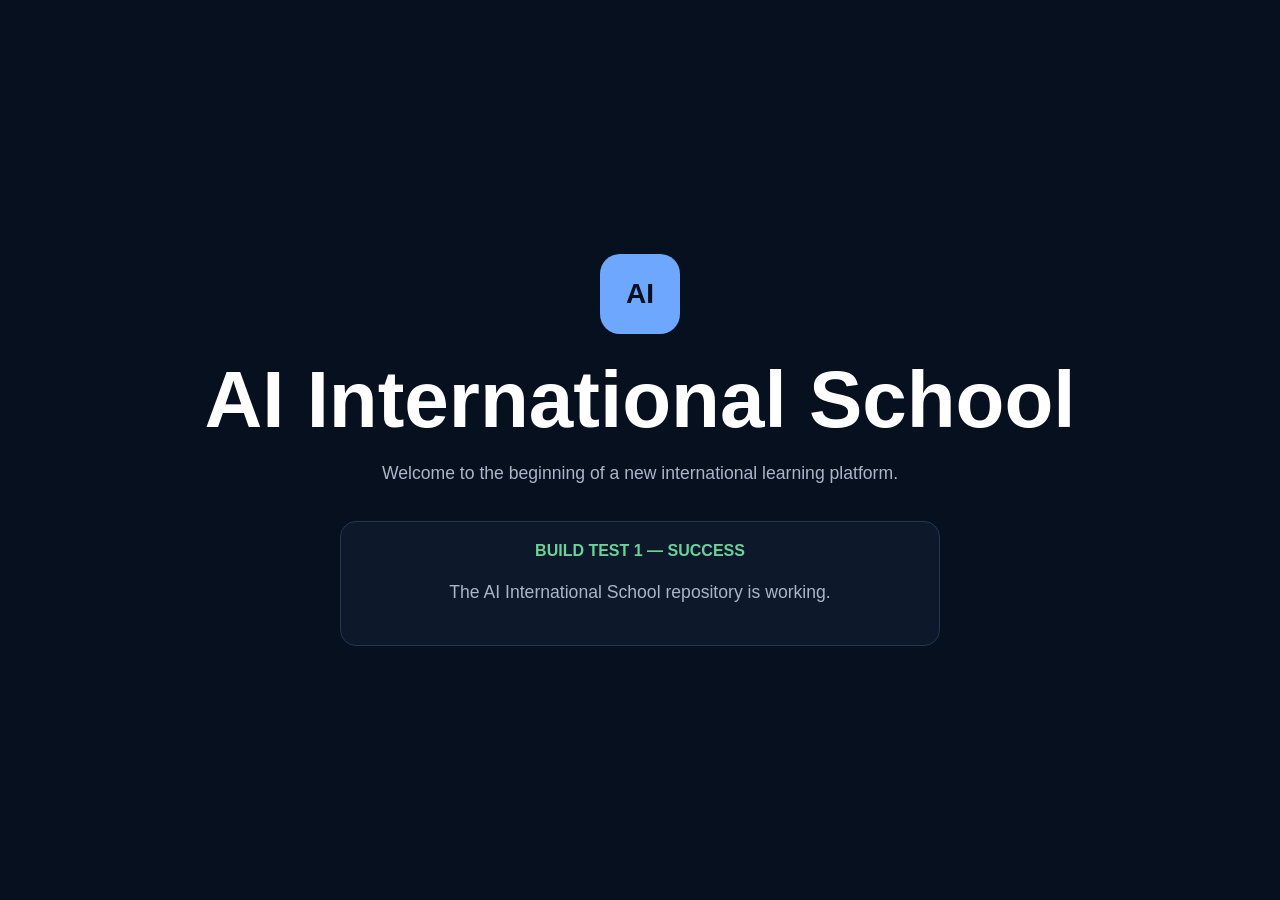
==== index.html @ 73be0e21 "Create index.html" ====
<!DOCTYPE html>
<html lang="en">
<head>
  <meta charset="UTF-8">
  <meta name="viewport" content="width=device-width, initial-scale=1.0">
  <meta name="theme-color" content="#07101f">
  <meta name="description" content="AI International School">
  <title>AI International School</title>

  <style>
    * {
      box-sizing: border-box;
    }

    body {
      margin: 0;
      min-height: 100vh;
      font-family: Arial, sans-serif;
      background: #07101f;
      color: white;
      display: flex;
      align-items: center;
      justify-content: center;
      padding: 24px;
    }

    .container {
      width: 100%;
      max-width: 900px;
      text-align: center;
    }

    .logo {
      width: 80px;
      height: 80px;
      margin: 0 auto 24px;
      border-radius: 20px;
      background: #6ea8fe;
      color: #07101f;
      display: flex;
      align-items: center;
      justify-content: center;
      font-size: 28px;
      font-weight: 900;
    }

    h1 {
      margin: 0 0 16px;
      font-size: clamp(2.2rem, 7vw, 5rem);
      line-height: 1.05;
    }

    p {
      color: #aab6c8;
      font-size: 1.1rem;
      line-height: 1.7;
    }

    .status {
      margin: 32px auto 0;
      padding: 20px;
      max-width: 600px;
      border: 1px solid #263650;
      border-radius: 16px;
      background: #0d182b;
    }

    .status strong {
      color: #69d39a;
    }
  </style>
</head>

<body>

  <main class="container">

    <div class="logo">AI</div>

    <h1>AI International School</h1>

    <p>
      Welcome to the beginning of a new international learning platform.
    </p>

    <div class="status">
      <strong>BUILD TEST 1 — SUCCESS</strong>
      <p>
        The AI International School repository is working.
      </p>
    </div>

  </main>

</body>
</html>
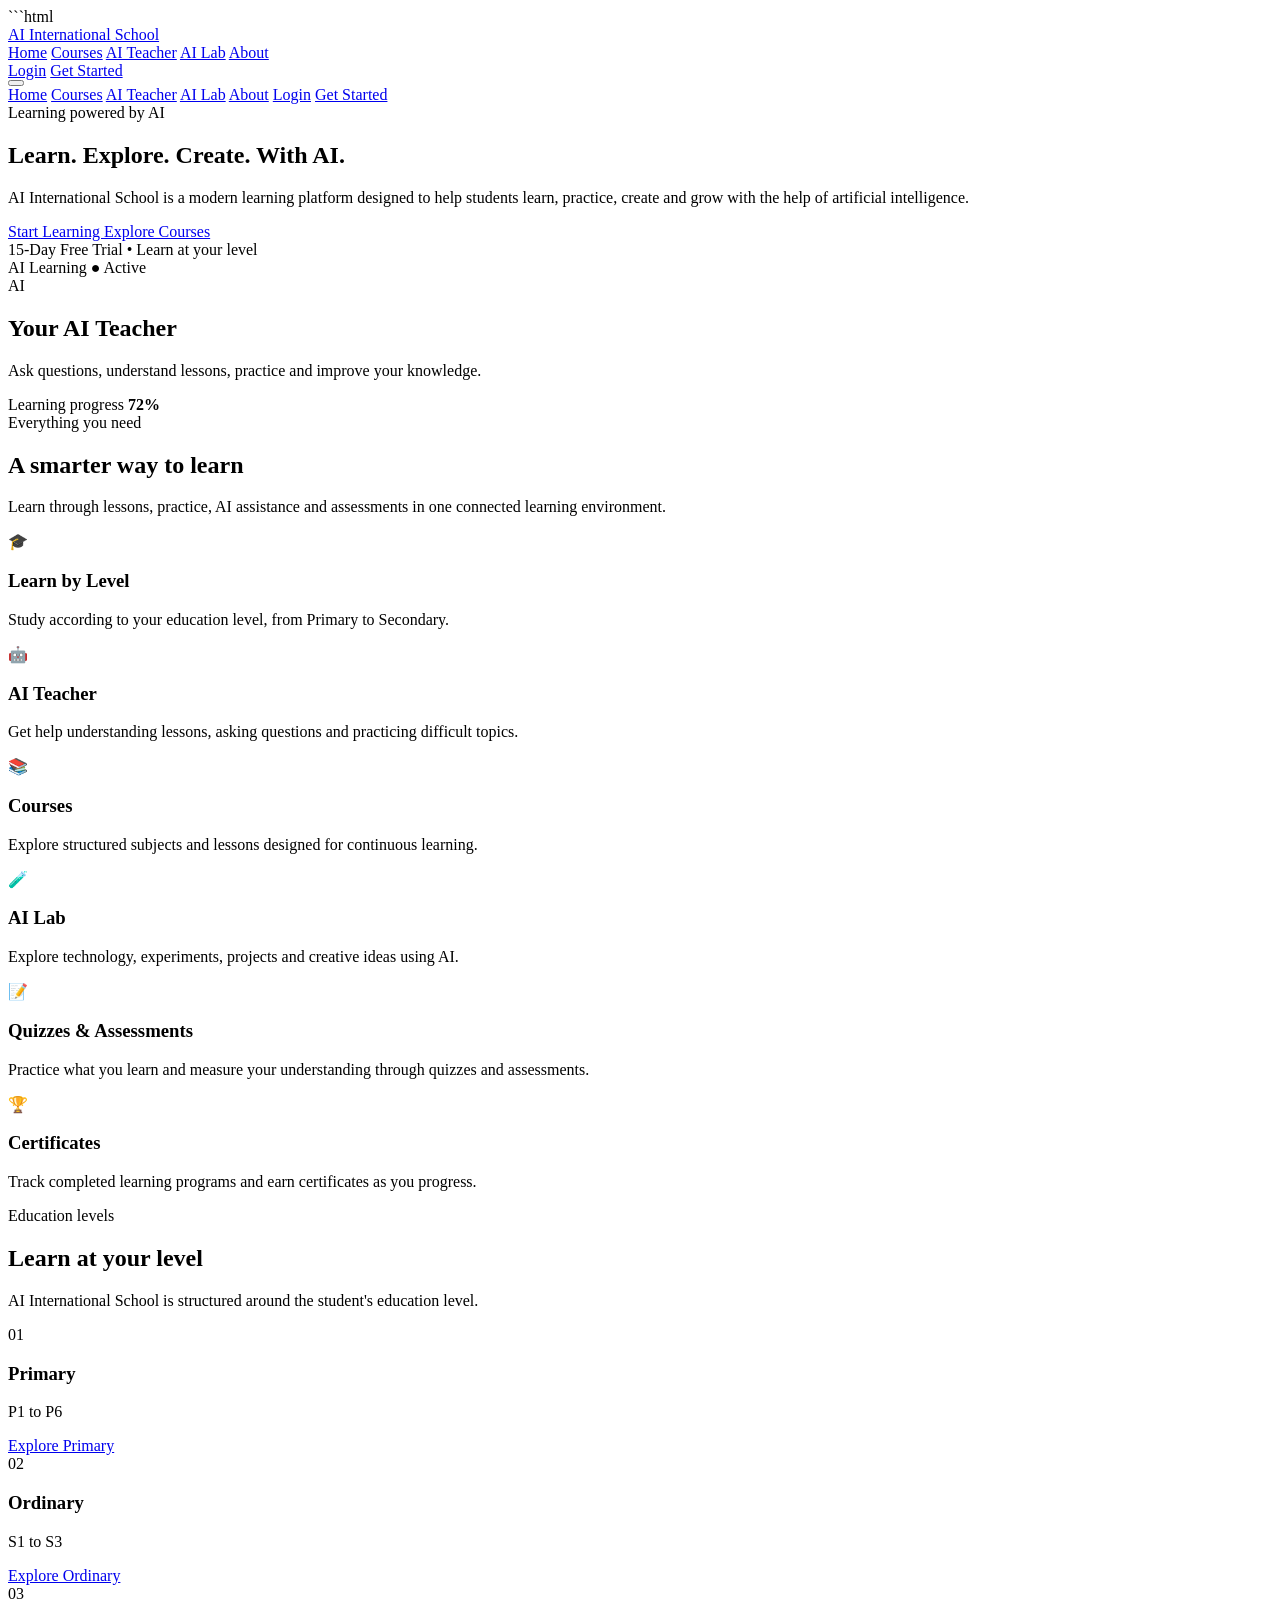
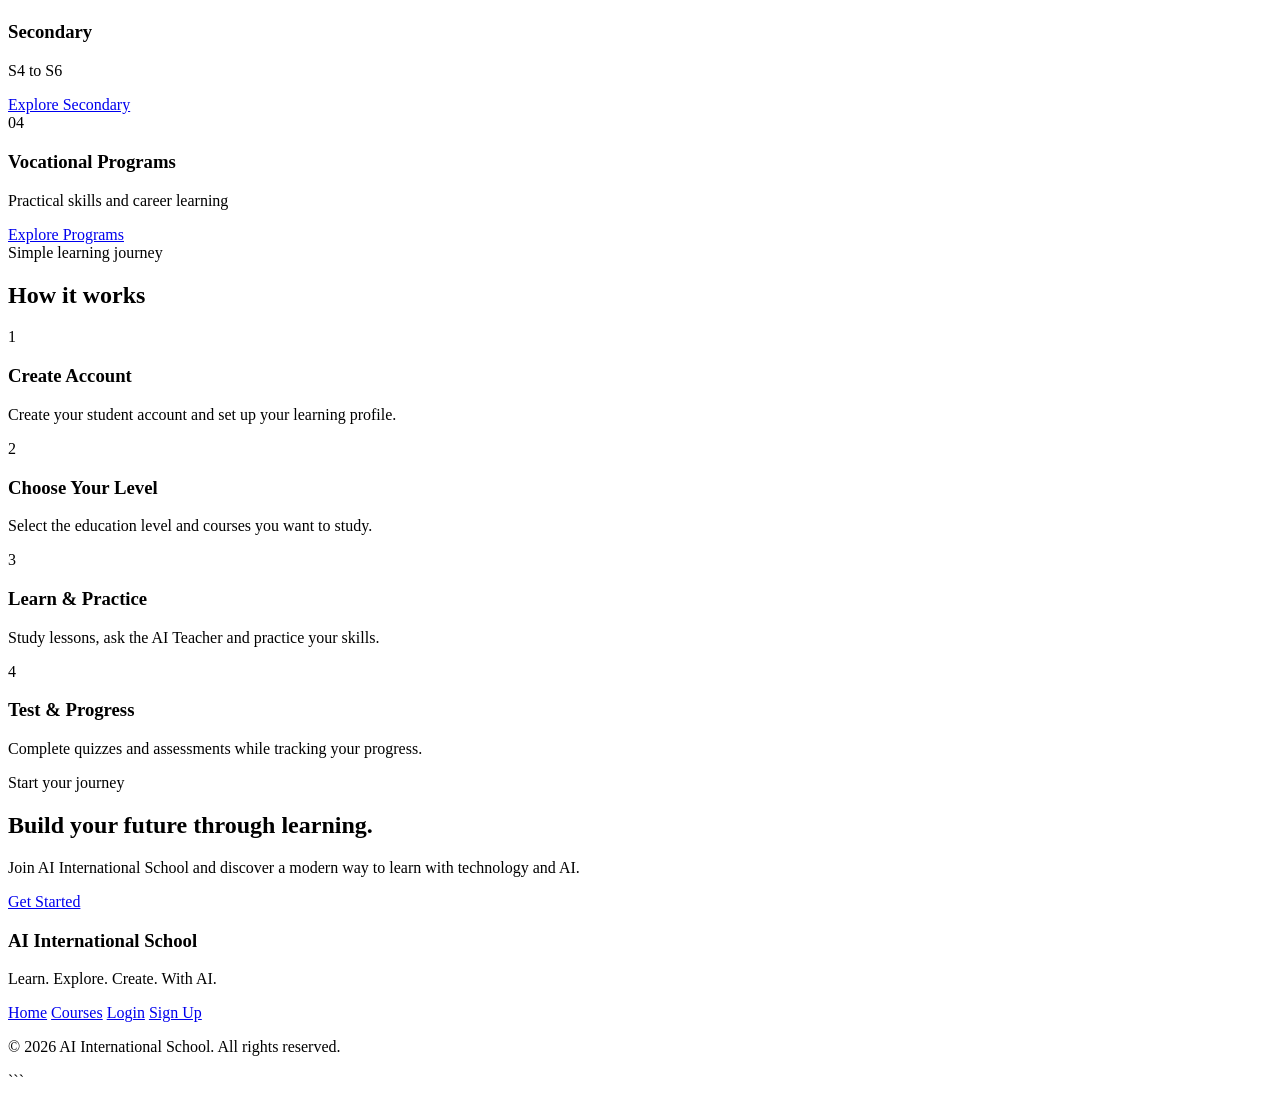
==== commit 1eee08c8: "Update index.html" ====
--- a/index.html
+++ b/index.html
@@ -1,96 +1,345 @@
+```html
 <!DOCTYPE html>
 <html lang="en">
 <head>
   <meta charset="UTF-8">
   <meta name="viewport" content="width=device-width, initial-scale=1.0">
-  <meta name="theme-color" content="#07101f">
-  <meta name="description" content="AI International School">
+  <meta name="description" content="AI International School - Learn, explore and create with AI.">
+  <meta name="theme-color" content="#ffffff">
   <title>AI International School</title>
 
-  <style>
-    * {
-      box-sizing: border-box;
-    }
-
-    body {
-      margin: 0;
-      min-height: 100vh;
-      font-family: Arial, sans-serif;
-      background: #07101f;
-      color: white;
-      display: flex;
-      align-items: center;
-      justify-content: center;
-      padding: 24px;
-    }
-
-    .container {
-      width: 100%;
-      max-width: 900px;
-      text-align: center;
-    }
-
-    .logo {
-      width: 80px;
-      height: 80px;
-      margin: 0 auto 24px;
-      border-radius: 20px;
-      background: #6ea8fe;
-      color: #07101f;
-      display: flex;
-      align-items: center;
-      justify-content: center;
-      font-size: 28px;
-      font-weight: 900;
-    }
-
-    h1 {
-      margin: 0 0 16px;
-      font-size: clamp(2.2rem, 7vw, 5rem);
-      line-height: 1.05;
-    }
-
-    p {
-      color: #aab6c8;
-      font-size: 1.1rem;
-      line-height: 1.7;
-    }
-
-    .status {
-      margin: 32px auto 0;
-      padding: 20px;
-      max-width: 600px;
-      border: 1px solid #263650;
-      border-radius: 16px;
-      background: #0d182b;
-    }
-
-    .status strong {
-      color: #69d39a;
-    }
-  </style>
+  <link rel="stylesheet" href="css/style.css">
 </head>
 
 <body>
 
-  <main class="container">
-
-    <div class="logo">AI</div>
-
-    <h1>AI International School</h1>
-
-    <p>
-      Welcome to the beginning of a new international learning platform.
-    </p>
-
-    <div class="status">
-      <strong>BUILD TEST 1 — SUCCESS</strong>
+  <header class="site-header">
+    <div class="container header-content">
+
+      <a href="index.html" class="brand">
+        <span class="brand-name">AI International School</span>
+      </a>
+
+      <nav class="main-nav" aria-label="Main navigation">
+        <a href="index.html" class="active">Home</a>
+        <a href="courses.html">Courses</a>
+        <a href="#ai-teacher">AI Teacher</a>
+        <a href="#ai-lab">AI Lab</a>
+        <a href="#about">About</a>
+      </nav>
+
+      <div class="header-actions">
+        <a href="login.html" class="login-link">Login</a>
+        <a href="signup.html" class="btn btn-primary">Get Started</a>
+      </div>
+
+      <button class="menu-button" id="menuButton" type="button" aria-label="Open menu" aria-expanded="false">
+        <span></span>
+        <span></span>
+        <span></span>
+      </button>
+
+    </div>
+
+    <div class="mobile-menu" id="mobileMenu">
+      <a href="index.html">Home</a>
+      <a href="courses.html">Courses</a>
+      <a href="#ai-teacher">AI Teacher</a>
+      <a href="#ai-lab">AI Lab</a>
+      <a href="#about">About</a>
+      <a href="login.html">Login</a>
+      <a href="signup.html" class="mobile-get-started">Get Started</a>
+    </div>
+  </header>
+
+
+  <main>
+
+    <section class="hero">
+      <div class="container hero-content">
+
+        <div class="hero-text">
+          <span class="hero-badge">Learning powered by AI</span>
+
+          <h1>
+            Learn.
+            <span>Explore.</span>
+            Create.
+            With AI.
+          </h1>
+
+          <p>
+            AI International School is a modern learning platform designed
+            to help students learn, practice, create and grow with the help
+            of artificial intelligence.
+          </p>
+
+          <div class="hero-actions">
+            <a href="signup.html" class="btn btn-primary btn-large">
+              Start Learning
+            </a>
+
+            <a href="courses.html" class="btn btn-secondary btn-large">
+              Explore Courses
+            </a>
+          </div>
+
+          <div class="hero-note">
+            <span>15-Day Free Trial</span>
+            <span>•</span>
+            <span>Learn at your level</span>
+          </div>
+        </div>
+
+        <div class="hero-visual">
+          <div class="learning-card">
+
+            <div class="card-top">
+              <span class="card-label">AI Learning</span>
+              <span class="card-status">● Active</span>
+            </div>
+
+            <div class="ai-circle">
+              <span>AI</span>
+            </div>
+
+            <h2>Your AI Teacher</h2>
+
+            <p>
+              Ask questions, understand lessons, practice and improve
+              your knowledge.
+            </p>
+
+            <div class="learning-progress">
+              <div class="progress-info">
+                <span>Learning progress</span>
+                <strong>72%</strong>
+              </div>
+
+              <div class="progress-bar">
+                <div class="progress-value"></div>
+              </div>
+            </div>
+
+          </div>
+        </div>
+
+      </div>
+    </section>
+
+
+    <section class="features" id="features">
+      <div class="container">
+
+        <div class="section-heading">
+          <span class="section-label">Everything you need</span>
+          <h2>A smarter way to learn</h2>
+          <p>
+            Learn through lessons, practice, AI assistance and assessments
+            in one connected learning environment.
+          </p>
+        </div>
+
+        <div class="feature-grid">
+
+          <article class="feature-card">
+            <div class="feature-icon">🎓</div>
+            <h3>Learn by Level</h3>
+            <p>
+              Study according to your education level, from Primary to
+              Secondary.
+            </p>
+          </article>
+
+          <article class="feature-card" id="ai-teacher">
+            <div class="feature-icon">🤖</div>
+            <h3>AI Teacher</h3>
+            <p>
+              Get help understanding lessons, asking questions and
+              practicing difficult topics.
+            </p>
+          </article>
+
+          <article class="feature-card">
+            <div class="feature-icon">📚</div>
+            <h3>Courses</h3>
+            <p>
+              Explore structured subjects and lessons designed for
+              continuous learning.
+            </p>
+          </article>
+
+          <article class="feature-card" id="ai-lab">
+            <div class="feature-icon">🧪</div>
+            <h3>AI Lab</h3>
+            <p>
+              Explore technology, experiments, projects and creative ideas
+              using AI.
+            </p>
+          </article>
+
+          <article class="feature-card">
+            <div class="feature-icon">📝</div>
+            <h3>Quizzes & Assessments</h3>
+            <p>
+              Practice what you learn and measure your understanding through
+              quizzes and assessments.
+            </p>
+          </article>
+
+          <article class="feature-card">
+            <div class="feature-icon">🏆</div>
+            <h3>Certificates</h3>
+            <p>
+              Track completed learning programs and earn certificates as
+              you progress.
+            </p>
+          </article>
+
+        </div>
+      </div>
+    </section>
+
+
+    <section class="levels">
+      <div class="container">
+
+        <div class="section-heading">
+          <span class="section-label">Education levels</span>
+          <h2>Learn at your level</h2>
+          <p>
+            AI International School is structured around the student's
+            education level.
+          </p>
+        </div>
+
+        <div class="level-grid">
+
+          <article class="level-card">
+            <span class="level-number">01</span>
+            <h3>Primary</h3>
+            <p>P1 to P6</p>
+            <a href="courses.html">Explore Primary</a>
+          </article>
+
+          <article class="level-card">
+            <span class="level-number">02</span>
+            <h3>Ordinary</h3>
+            <p>S1 to S3</p>
+            <a href="courses.html">Explore Ordinary</a>
+          </article>
+
+          <article class="level-card">
+            <span class="level-number">03</span>
+            <h3>Secondary</h3>
+            <p>S4 to S6</p>
+            <a href="courses.html">Explore Secondary</a>
+          </article>
+
+          <article class="level-card">
+            <span class="level-number">04</span>
+            <h3>Vocational Programs</h3>
+            <p>Practical skills and career learning</p>
+            <a href="courses.html">Explore Programs</a>
+          </article>
+
+        </div>
+      </div>
+    </section>
+
+
+    <section class="how-it-works">
+      <div class="container">
+
+        <div class="section-heading">
+          <span class="section-label">Simple learning journey</span>
+          <h2>How it works</h2>
+        </div>
+
+        <div class="steps">
+
+          <div class="step">
+            <span class="step-number">1</span>
+            <h3>Create Account</h3>
+            <p>Create your student account and set up your learning profile.</p>
+          </div>
+
+          <div class="step">
+            <span class="step-number">2</span>
+            <h3>Choose Your Level</h3>
+            <p>Select the education level and courses you want to study.</p>
+          </div>
+
+          <div class="step">
+            <span class="step-number">3</span>
+            <h3>Learn & Practice</h3>
+            <p>Study lessons, ask the AI Teacher and practice your skills.</p>
+          </div>
+
+          <div class="step">
+            <span class="step-number">4</span>
+            <h3>Test & Progress</h3>
+            <p>Complete quizzes and assessments while tracking your progress.</p>
+          </div>
+
+        </div>
+      </div>
+    </section>
+
+
+    <section class="cta-section" id="about">
+      <div class="container">
+
+        <div class="cta-card">
+          <div>
+            <span class="section-label">Start your journey</span>
+            <h2>Build your future through learning.</h2>
+            <p>
+              Join AI International School and discover a modern way
+              to learn with technology and AI.
+            </p>
+          </div>
+
+          <a href="signup.html" class="btn btn-light btn-large">
+            Get Started
+          </a>
+        </div>
+
+      </div>
+    </section>
+
+  </main>
+
+
+  <footer class="site-footer">
+    <div class="container footer-content">
+
+      <div>
+        <h3>AI International School</h3>
+        <p>
+          Learn. Explore. Create. With AI.
+        </p>
+      </div>
+
+      <div class="footer-links">
+        <a href="index.html">Home</a>
+        <a href="courses.html">Courses</a>
+        <a href="login.html">Login</a>
+        <a href="signup.html">Sign Up</a>
+      </div>
+
+    </div>
+
+    <div class="container footer-bottom">
       <p>
-        The AI International School repository is working.
+        © 2026 AI International School. All rights reserved.
       </p>
     </div>
-
-  </main>
+  </footer>
+
+
+  <script src="js/app.js"></script>
 
 </body>
 </html>
+```
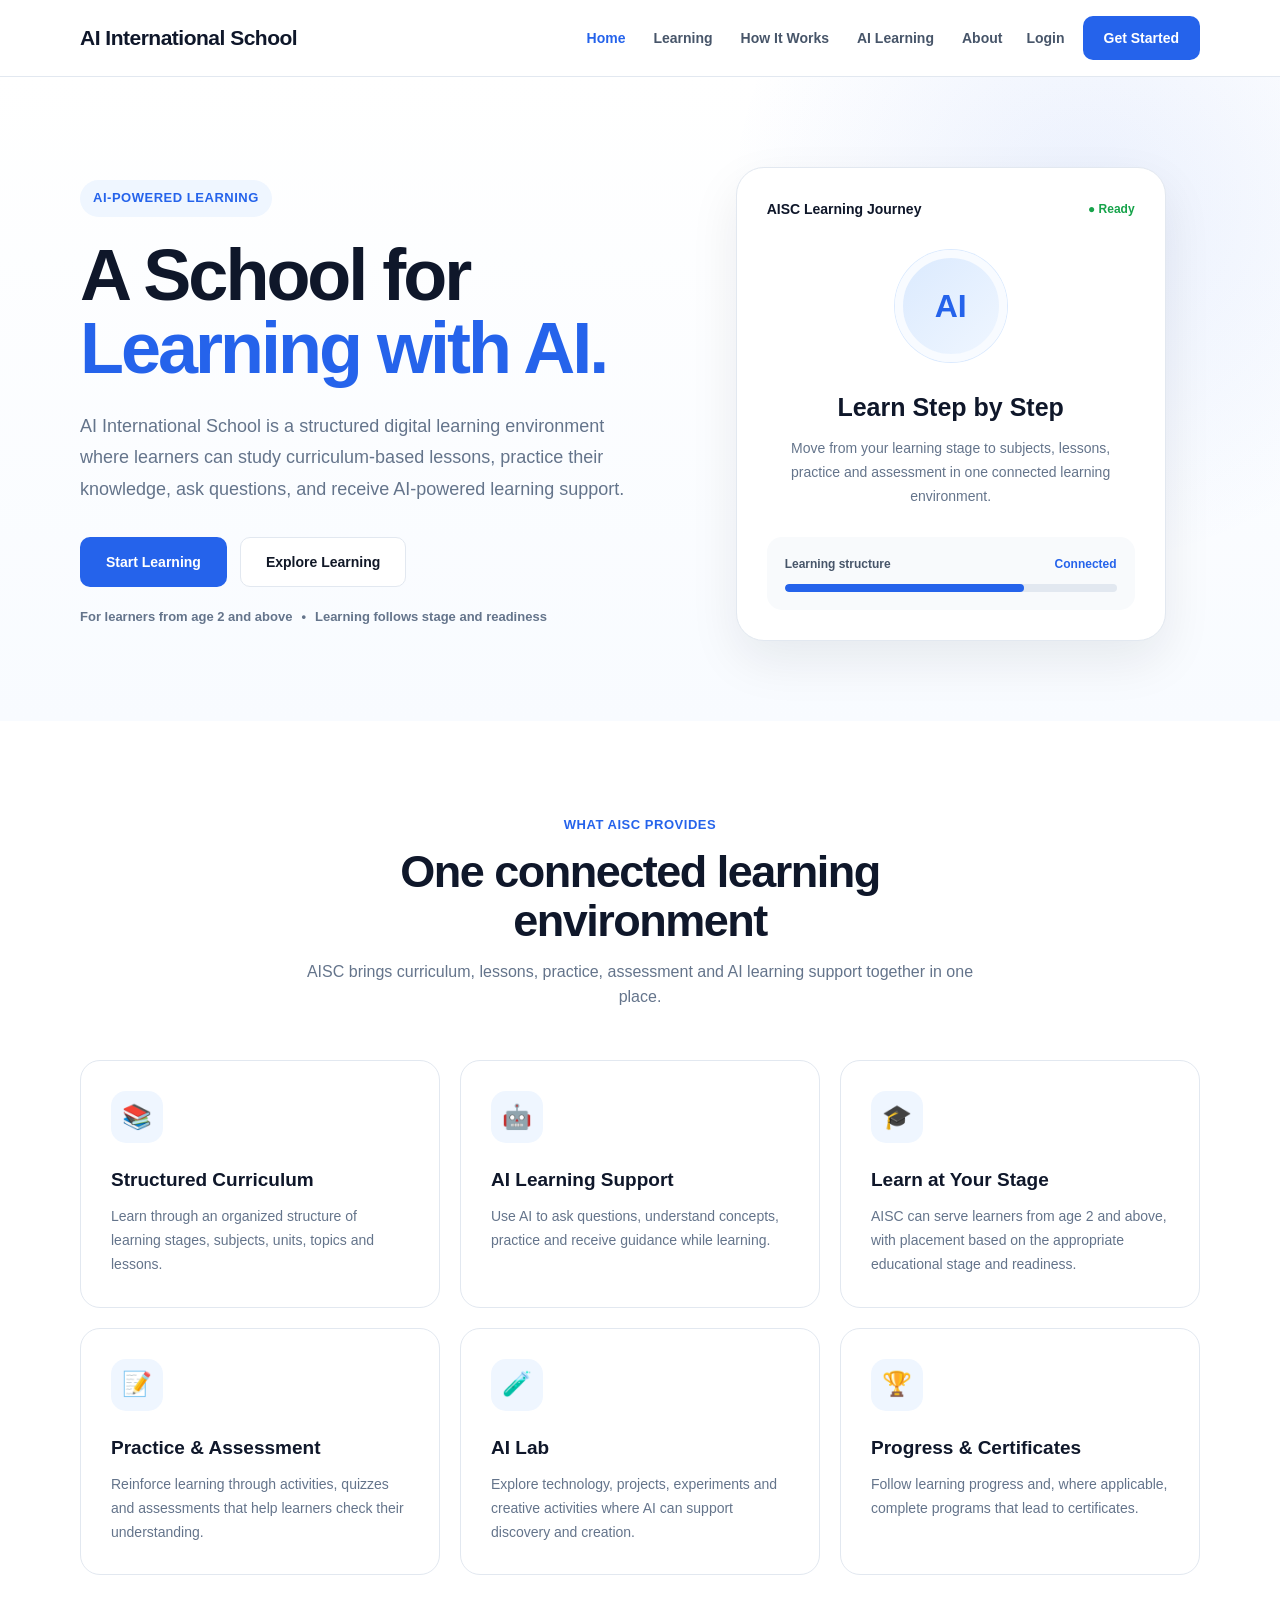
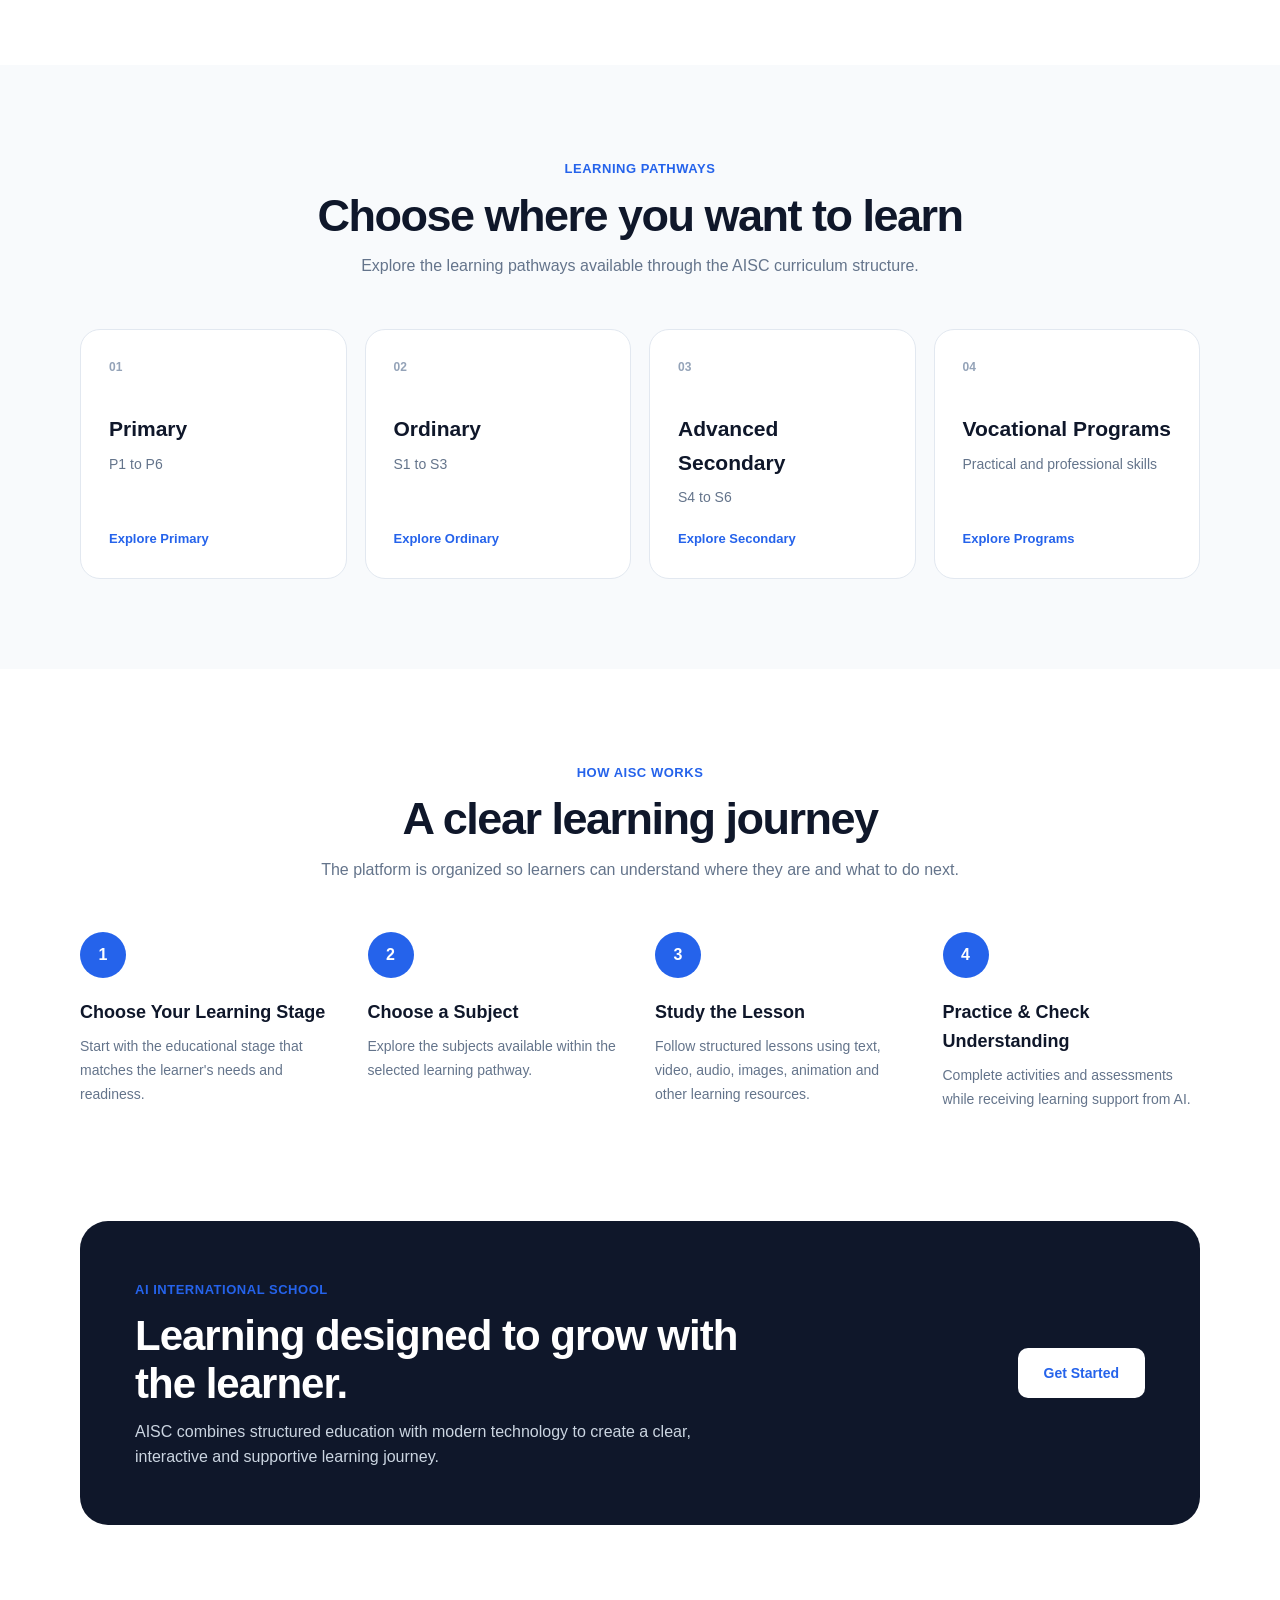
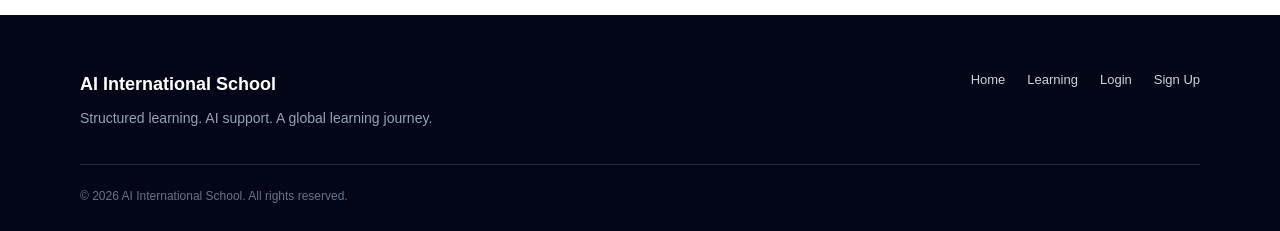
==== commit ae240a40: "Clean and clarify AISC home page" ====
--- a/index.html
+++ b/index.html
@@ -1,13 +1,11 @@
-```html
 <!DOCTYPE html>
 <html lang="en">
 <head>
   <meta charset="UTF-8">
   <meta name="viewport" content="width=device-width, initial-scale=1.0">
-  <meta name="description" content="AI International School - Learn, explore and create with AI.">
+  <meta name="description" content="AI International School - A structured learning platform for learners from age 2 and above, with curriculum, interactive lessons, AI learning support, practice and assessment.">
   <meta name="theme-color" content="#ffffff">
   <title>AI International School</title>
-
   <link rel="stylesheet" href="css/style.css">
 </head>
 
@@ -16,15 +14,15 @@
   <header class="site-header">
     <div class="container header-content">
 
-      <a href="index.html" class="brand">
+      <a href="index.html" class="brand" aria-label="AI International School Home">
         <span class="brand-name">AI International School</span>
       </a>
 
       <nav class="main-nav" aria-label="Main navigation">
         <a href="index.html" class="active">Home</a>
-        <a href="courses.html">Courses</a>
-        <a href="#ai-teacher">AI Teacher</a>
-        <a href="#ai-lab">AI Lab</a>
+        <a href="courses.html">Learning</a>
+        <a href="#how-it-works">How It Works</a>
+        <a href="#ai-learning">AI Learning</a>
         <a href="#about">About</a>
       </nav>
 
@@ -33,7 +31,7 @@
         <a href="signup.html" class="btn btn-primary">Get Started</a>
       </div>
 
-      <button class="menu-button" id="menuButton" type="button" aria-label="Open menu" aria-expanded="false">
+      <button class="menu-button" id="menuButton" type="button" aria-label="Open menu" aria-expanded="false" aria-controls="mobileMenu">
         <span></span>
         <span></span>
         <span></span>
@@ -43,9 +41,9 @@
 
     <div class="mobile-menu" id="mobileMenu">
       <a href="index.html">Home</a>
-      <a href="courses.html">Courses</a>
-      <a href="#ai-teacher">AI Teacher</a>
-      <a href="#ai-lab">AI Lab</a>
+      <a href="courses.html">Learning</a>
+      <a href="#how-it-works">How It Works</a>
+      <a href="#ai-learning">AI Learning</a>
       <a href="#about">About</a>
       <a href="login.html">Login</a>
       <a href="signup.html" class="mobile-get-started">Get Started</a>
@@ -59,19 +57,18 @@
       <div class="container hero-content">
 
         <div class="hero-text">
-          <span class="hero-badge">Learning powered by AI</span>
+          <span class="hero-badge">AI-Powered Learning</span>
 
           <h1>
-            Learn.
-            <span>Explore.</span>
-            Create.
-            With AI.
+            A School for
+            <span>Learning with AI.</span>
           </h1>
 
           <p>
-            AI International School is a modern learning platform designed
-            to help students learn, practice, create and grow with the help
-            of artificial intelligence.
+            AI International School is a structured digital learning
+            environment where learners can study curriculum-based lessons,
+            practice their knowledge, ask questions, and receive AI-powered
+            learning support.
           </p>
 
           <div class="hero-actions">
@@ -80,14 +77,14 @@
             </a>
 
             <a href="courses.html" class="btn btn-secondary btn-large">
-              Explore Courses
+              Explore Learning
             </a>
           </div>
 
           <div class="hero-note">
-            <span>15-Day Free Trial</span>
+            <span>For learners from age 2 and above</span>
             <span>•</span>
-            <span>Learn at your level</span>
+            <span>Learning follows stage and readiness</span>
           </div>
         </div>
 
@@ -95,25 +92,25 @@
           <div class="learning-card">
 
             <div class="card-top">
-              <span class="card-label">AI Learning</span>
-              <span class="card-status">● Active</span>
+              <span class="card-label">AISC Learning Journey</span>
+              <span class="card-status">● Ready</span>
             </div>
 
             <div class="ai-circle">
               <span>AI</span>
             </div>
 
-            <h2>Your AI Teacher</h2>
-
-            <p>
-              Ask questions, understand lessons, practice and improve
-              your knowledge.
+            <h2>Learn Step by Step</h2>
+
+            <p>
+              Move from your learning stage to subjects, lessons, practice
+              and assessment in one connected learning environment.
             </p>
 
             <div class="learning-progress">
               <div class="progress-info">
-                <span>Learning progress</span>
-                <strong>72%</strong>
+                <span>Learning structure</span>
+                <strong>Connected</strong>
               </div>
 
               <div class="progress-bar">
@@ -128,71 +125,71 @@
     </section>
 
 
-    <section class="features" id="features">
+    <section class="features" id="ai-learning">
       <div class="container">
 
         <div class="section-heading">
-          <span class="section-label">Everything you need</span>
-          <h2>A smarter way to learn</h2>
+          <span class="section-label">What AISC provides</span>
+          <h2>One connected learning environment</h2>
           <p>
-            Learn through lessons, practice, AI assistance and assessments
-            in one connected learning environment.
+            AISC brings curriculum, lessons, practice, assessment and AI
+            learning support together in one place.
           </p>
         </div>
 
         <div class="feature-grid">
 
           <article class="feature-card">
+            <div class="feature-icon">📚</div>
+            <h3>Structured Curriculum</h3>
+            <p>
+              Learn through an organized structure of learning stages,
+              subjects, units, topics and lessons.
+            </p>
+          </article>
+
+          <article class="feature-card">
+            <div class="feature-icon">🤖</div>
+            <h3>AI Learning Support</h3>
+            <p>
+              Use AI to ask questions, understand concepts, practice and
+              receive guidance while learning.
+            </p>
+          </article>
+
+          <article class="feature-card">
             <div class="feature-icon">🎓</div>
-            <h3>Learn by Level</h3>
-            <p>
-              Study according to your education level, from Primary to
-              Secondary.
-            </p>
-          </article>
-
-          <article class="feature-card" id="ai-teacher">
-            <div class="feature-icon">🤖</div>
-            <h3>AI Teacher</h3>
-            <p>
-              Get help understanding lessons, asking questions and
-              practicing difficult topics.
-            </p>
-          </article>
-
-          <article class="feature-card">
-            <div class="feature-icon">📚</div>
-            <h3>Courses</h3>
-            <p>
-              Explore structured subjects and lessons designed for
-              continuous learning.
-            </p>
-          </article>
-
-          <article class="feature-card" id="ai-lab">
+            <h3>Learn at Your Stage</h3>
+            <p>
+              AISC can serve learners from age 2 and above, with placement
+              based on the appropriate educational stage and readiness.
+            </p>
+          </article>
+
+          <article class="feature-card">
+            <div class="feature-icon">📝</div>
+            <h3>Practice & Assessment</h3>
+            <p>
+              Reinforce learning through activities, quizzes and assessments
+              that help learners check their understanding.
+            </p>
+          </article>
+
+          <article class="feature-card">
             <div class="feature-icon">🧪</div>
             <h3>AI Lab</h3>
             <p>
-              Explore technology, experiments, projects and creative ideas
-              using AI.
-            </p>
-          </article>
-
-          <article class="feature-card">
-            <div class="feature-icon">📝</div>
-            <h3>Quizzes & Assessments</h3>
-            <p>
-              Practice what you learn and measure your understanding through
-              quizzes and assessments.
+              Explore technology, projects, experiments and creative
+              activities where AI can support discovery and creation.
             </p>
           </article>
 
           <article class="feature-card">
             <div class="feature-icon">🏆</div>
-            <h3>Certificates</h3>
-            <p>
-              Track completed learning programs and earn certificates as
-              you progress.
+            <h3>Progress & Certificates</h3>
+            <p>
+              Follow learning progress and, where applicable, complete
+              programs that lead to certificates.
             </p>
           </article>
 
@@ -205,11 +202,11 @@
       <div class="container">
 
         <div class="section-heading">
-          <span class="section-label">Education levels</span>
-          <h2>Learn at your level</h2>
+          <span class="section-label">Learning pathways</span>
+          <h2>Choose where you want to learn</h2>
           <p>
-            AI International School is structured around the student's
-            education level.
+            Explore the learning pathways available through the AISC
+            curriculum structure.
           </p>
         </div>
 
@@ -231,7 +228,7 @@
 
           <article class="level-card">
             <span class="level-number">03</span>
-            <h3>Secondary</h3>
+            <h3>Advanced Secondary</h3>
             <p>S4 to S6</p>
             <a href="courses.html">Explore Secondary</a>
           </article>
@@ -239,7 +236,7 @@
           <article class="level-card">
             <span class="level-number">04</span>
             <h3>Vocational Programs</h3>
-            <p>Practical skills and career learning</p>
+            <p>Practical and professional skills</p>
             <a href="courses.html">Explore Programs</a>
           </article>
 
@@ -248,38 +245,54 @@
     </section>
 
 
-    <section class="how-it-works">
+    <section class="how-it-works" id="how-it-works">
       <div class="container">
 
         <div class="section-heading">
-          <span class="section-label">Simple learning journey</span>
-          <h2>How it works</h2>
+          <span class="section-label">How AISC works</span>
+          <h2>A clear learning journey</h2>
+          <p>
+            The platform is organized so learners can understand where they
+            are and what to do next.
+          </p>
         </div>
 
         <div class="steps">
 
           <div class="step">
             <span class="step-number">1</span>
-            <h3>Create Account</h3>
-            <p>Create your student account and set up your learning profile.</p>
+            <h3>Choose Your Learning Stage</h3>
+            <p>
+              Start with the educational stage that matches the learner's
+              needs and readiness.
+            </p>
           </div>
 
           <div class="step">
             <span class="step-number">2</span>
-            <h3>Choose Your Level</h3>
-            <p>Select the education level and courses you want to study.</p>
+            <h3>Choose a Subject</h3>
+            <p>
+              Explore the subjects available within the selected learning
+              pathway.
+            </p>
           </div>
 
           <div class="step">
             <span class="step-number">3</span>
-            <h3>Learn & Practice</h3>
-            <p>Study lessons, ask the AI Teacher and practice your skills.</p>
+            <h3>Study the Lesson</h3>
+            <p>
+              Follow structured lessons using text, video, audio, images,
+              animation and other learning resources.
+            </p>
           </div>
 
           <div class="step">
             <span class="step-number">4</span>
-            <h3>Test & Progress</h3>
-            <p>Complete quizzes and assessments while tracking your progress.</p>
+            <h3>Practice & Check Understanding</h3>
+            <p>
+              Complete activities and assessments while receiving learning
+              support from AI.
+            </p>
           </div>
 
         </div>
@@ -292,11 +305,11 @@
 
         <div class="cta-card">
           <div>
-            <span class="section-label">Start your journey</span>
-            <h2>Build your future through learning.</h2>
-            <p>
-              Join AI International School and discover a modern way
-              to learn with technology and AI.
+            <span class="section-label">AI International School</span>
+            <h2>Learning designed to grow with the learner.</h2>
+            <p>
+              AISC combines structured education with modern technology to
+              create a clear, interactive and supportive learning journey.
             </p>
           </div>
 
@@ -317,13 +330,13 @@
       <div>
         <h3>AI International School</h3>
         <p>
-          Learn. Explore. Create. With AI.
+          Structured learning. AI support. A global learning journey.
         </p>
       </div>
 
       <div class="footer-links">
         <a href="index.html">Home</a>
-        <a href="courses.html">Courses</a>
+        <a href="courses.html">Learning</a>
         <a href="login.html">Login</a>
         <a href="signup.html">Sign Up</a>
       </div>
@@ -342,4 +355,3 @@
 
 </body>
 </html>
-```
--- a/css/style.css
+++ b/css/style.css
@@ -0,0 +1,769 @@
+
+:root {
+  --primary: #2563eb;
+  --primary-dark: #1d4ed8;
+  --text: #111827;
+  --muted: #64748b;
+  --light: #f8fafc;
+  --border: #e2e8f0;
+  --white: #ffffff;
+  --dark: #0f172a;
+  --shadow: 0 20px 50px rgba(15, 23, 42, 0.08);
+  --radius: 20px;
+}
+
+* {
+  margin: 0;
+  padding: 0;
+  box-sizing: border-box;
+}
+
+html {
+  scroll-behavior: smooth;
+}
+
+body {
+  font-family: Arial, Helvetica, sans-serif;
+  color: var(--text);
+  background: var(--white);
+  line-height: 1.6;
+}
+
+a {
+  color: inherit;
+  text-decoration: none;
+}
+
+button {
+  font: inherit;
+}
+
+.container {
+  width: min(1120px, calc(100% - 40px));
+  margin: 0 auto;
+}
+
+/* Header */
+
+.site-header {
+  position: sticky;
+  top: 0;
+  z-index: 1000;
+  background: rgba(255, 255, 255, 0.96);
+  border-bottom: 1px solid var(--border);
+  backdrop-filter: blur(12px);
+}
+
+.header-content {
+  min-height: 76px;
+  display: flex;
+  align-items: center;
+  justify-content: space-between;
+  gap: 24px;
+}
+
+.brand {
+  flex-shrink: 0;
+}
+
+.brand-name {
+  font-size: 21px;
+  font-weight: 800;
+  color: var(--dark);
+  letter-spacing: -0.5px;
+}
+
+.main-nav {
+  display: flex;
+  align-items: center;
+  gap: 28px;
+  margin-left: auto;
+}
+
+.main-nav a,
+.login-link {
+  font-size: 14px;
+  font-weight: 600;
+  color: #475569;
+  transition: color 0.2s ease;
+}
+
+.main-nav a:hover,
+.main-nav a.active,
+.login-link:hover {
+  color: var(--primary);
+}
+
+.header-actions {
+  display: flex;
+  align-items: center;
+  gap: 18px;
+}
+
+.btn {
+  display: inline-flex;
+  align-items: center;
+  justify-content: center;
+  min-height: 44px;
+  padding: 0 20px;
+  border-radius: 10px;
+  font-size: 14px;
+  font-weight: 700;
+  border: 1px solid transparent;
+  transition: all 0.2s ease;
+  cursor: pointer;
+}
+
+.btn-primary {
+  color: var(--white);
+  background: var(--primary);
+}
+
+.btn-primary:hover {
+  background: var(--primary-dark);
+  transform: translateY(-1px);
+}
+
+.btn-secondary {
+  color: var(--text);
+  background: var(--white);
+  border-color: var(--border);
+}
+
+.btn-secondary:hover {
+  border-color: #cbd5e1;
+  background: #f8fafc;
+}
+
+.btn-light {
+  color: var(--primary);
+  background: var(--white);
+}
+
+.btn-light:hover {
+  background: #eff6ff;
+}
+
+.btn-large {
+  min-height: 50px;
+  padding: 0 25px;
+}
+
+.menu-button {
+  display: none;
+  width: 42px;
+  height: 42px;
+  border: 1px solid var(--border);
+  border-radius: 10px;
+  background: var(--white);
+  cursor: pointer;
+  padding: 9px;
+}
+
+.menu-button span {
+  display: block;
+  height: 2px;
+  margin: 5px 0;
+  background: var(--dark);
+  border-radius: 2px;
+}
+
+.mobile-menu {
+  display: none;
+}
+
+/* Hero */
+
+.hero {
+  padding: 90px 0 80px;
+  background:
+    radial-gradient(circle at 85% 20%, rgba(37, 99, 235, 0.09), transparent 30%),
+    linear-gradient(180deg, #ffffff 0%, #f8fbff 100%);
+}
+
+.hero-content {
+  display: grid;
+  grid-template-columns: 1.05fr 0.95fr;
+  align-items: center;
+  gap: 70px;
+}
+
+.hero-text {
+  max-width: 620px;
+}
+
+.hero-badge,
+.section-label {
+  display: inline-flex;
+  align-items: center;
+  color: var(--primary);
+  font-size: 13px;
+  font-weight: 800;
+  letter-spacing: 0.04em;
+  text-transform: uppercase;
+}
+
+.hero-badge {
+  padding: 8px 13px;
+  border-radius: 999px;
+  background: #eff6ff;
+  margin-bottom: 22px;
+}
+
+.hero h1 {
+  max-width: 650px;
+  font-size: clamp(44px, 6vw, 72px);
+  line-height: 1.02;
+  letter-spacing: -3px;
+  margin-bottom: 25px;
+  color: var(--dark);
+}
+
+.hero h1 span {
+  color: var(--primary);
+}
+
+.hero p {
+  max-width: 590px;
+  color: var(--muted);
+  font-size: 18px;
+  line-height: 1.75;
+  margin-bottom: 32px;
+}
+
+.hero-actions {
+  display: flex;
+  flex-wrap: wrap;
+  gap: 13px;
+}
+
+.hero-note {
+  display: flex;
+  align-items: center;
+  gap: 9px;
+  margin-top: 20px;
+  color: #64748b;
+  font-size: 13px;
+  font-weight: 600;
+}
+
+/* Learning Card */
+
+.hero-visual {
+  display: flex;
+  justify-content: center;
+}
+
+.learning-card {
+  width: min(100%, 430px);
+  padding: 30px;
+  background: var(--white);
+  border: 1px solid var(--border);
+  border-radius: 28px;
+  box-shadow: var(--shadow);
+}
+
+.card-top {
+  display: flex;
+  align-items: center;
+  justify-content: space-between;
+  margin-bottom: 30px;
+}
+
+.card-label {
+  color: var(--dark);
+  font-size: 14px;
+  font-weight: 800;
+}
+
+.card-status {
+  color: #16a34a;
+  font-size: 12px;
+  font-weight: 700;
+}
+
+.ai-circle {
+  width: 112px;
+  height: 112px;
+  margin: 0 auto 25px;
+  display: flex;
+  align-items: center;
+  justify-content: center;
+  border-radius: 50%;
+  background: linear-gradient(135deg, #dbeafe, #eff6ff);
+  border: 8px solid #f8fbff;
+  box-shadow: 0 0 0 1px #dbeafe;
+}
+
+.ai-circle span {
+  font-size: 32px;
+  font-weight: 900;
+  color: var(--primary);
+}
+
+.learning-card h2 {
+  text-align: center;
+  font-size: 25px;
+  margin-bottom: 10px;
+  color: var(--dark);
+}
+
+.learning-card > p {
+  text-align: center;
+  color: var(--muted);
+  font-size: 14px;
+  line-height: 1.7;
+  margin-bottom: 28px;
+}
+
+.learning-progress {
+  padding: 18px;
+  border-radius: 15px;
+  background: var(--light);
+}
+
+.progress-info {
+  display: flex;
+  justify-content: space-between;
+  gap: 10px;
+  margin-bottom: 10px;
+  color: #475569;
+  font-size: 12px;
+  font-weight: 700;
+}
+
+.progress-info strong {
+  color: var(--primary);
+}
+
+.progress-bar {
+  height: 8px;
+  overflow: hidden;
+  border-radius: 99px;
+  background: #e2e8f0;
+}
+
+.progress-value {
+  width: 72%;
+  height: 100%;
+  border-radius: inherit;
+  background: var(--primary);
+}
+
+/* General Sections */
+
+.features,
+.levels,
+.how-it-works {
+  padding: 90px 0;
+}
+
+.section-heading {
+  max-width: 680px;
+  margin: 0 auto 50px;
+  text-align: center;
+}
+
+.section-heading h2 {
+  margin: 10px 0 13px;
+  color: var(--dark);
+  font-size: clamp(30px, 4vw, 45px);
+  line-height: 1.1;
+  letter-spacing: -1.5px;
+}
+
+.section-heading p {
+  color: var(--muted);
+  font-size: 16px;
+}
+
+/* Features */
+
+.features {
+  background: var(--white);
+}
+
+.feature-grid {
+  display: grid;
+  grid-template-columns: repeat(3, 1fr);
+  gap: 20px;
+}
+
+.feature-card {
+  padding: 30px;
+  border: 1px solid var(--border);
+  border-radius: var(--radius);
+  background: var(--white);
+  transition: transform 0.2s ease, box-shadow 0.2s ease;
+}
+
+.feature-card:hover {
+  transform: translateY(-4px);
+  box-shadow: var(--shadow);
+}
+
+.feature-icon {
+  width: 52px;
+  height: 52px;
+  display: flex;
+  align-items: center;
+  justify-content: center;
+  margin-bottom: 22px;
+  border-radius: 15px;
+  background: #eff6ff;
+  font-size: 24px;
+}
+
+.feature-card h3 {
+  margin-bottom: 10px;
+  color: var(--dark);
+  font-size: 19px;
+}
+
+.feature-card p {
+  color: var(--muted);
+  font-size: 14px;
+  line-height: 1.7;
+}
+
+/* Levels */
+
+.levels {
+  background: #f8fafc;
+}
+
+.level-grid {
+  display: grid;
+  grid-template-columns: repeat(4, 1fr);
+  gap: 18px;
+}
+
+.level-card {
+  position: relative;
+  min-height: 230px;
+  padding: 28px;
+  display: flex;
+  flex-direction: column;
+  border: 1px solid var(--border);
+  border-radius: var(--radius);
+  background: var(--white);
+}
+
+.level-number {
+  margin-bottom: 35px;
+  color: #94a3b8;
+  font-size: 12px;
+  font-weight: 800;
+}
+
+.level-card h3 {
+  color: var(--dark);
+  font-size: 21px;
+  margin-bottom: 7px;
+}
+
+.level-card p {
+  color: var(--muted);
+  font-size: 14px;
+  margin-bottom: 20px;
+}
+
+.level-card a {
+  margin-top: auto;
+  color: var(--primary);
+  font-size: 13px;
+  font-weight: 800;
+}
+
+/* How it works */
+
+.steps {
+  display: grid;
+  grid-template-columns: repeat(4, 1fr);
+  gap: 30px;
+}
+
+.step {
+  position: relative;
+}
+
+.step-number {
+  width: 46px;
+  height: 46px;
+  display: flex;
+  align-items: center;
+  justify-content: center;
+  margin-bottom: 20px;
+  border-radius: 50%;
+  color: var(--white);
+  background: var(--primary);
+  font-weight: 800;
+}
+
+.step h3 {
+  margin-bottom: 8px;
+  color: var(--dark);
+  font-size: 18px;
+}
+
+.step p {
+  color: var(--muted);
+  font-size: 14px;
+  line-height: 1.7;
+}
+
+/* CTA */
+
+.cta-section {
+  padding: 20px 0 90px;
+}
+
+.cta-card {
+  padding: 55px;
+  display: flex;
+  align-items: center;
+  justify-content: space-between;
+  gap: 35px;
+  border-radius: 28px;
+  background: var(--dark);
+}
+
+.cta-card h2 {
+  max-width: 650px;
+  margin: 10px 0;
+  color: var(--white);
+  font-size: clamp(28px, 4vw, 42px);
+  line-height: 1.15;
+  letter-spacing: -1px;
+}
+
+.cta-card p {
+  max-width: 600px;
+  color: #cbd5e1;
+}
+
+/* Footer */
+
+.site-footer {
+  padding: 55px 0 25px;
+  background: #020617;
+  color: var(--white);
+}
+
+.footer-content {
+  display: flex;
+  align-items: flex-start;
+  justify-content: space-between;
+  gap: 40px;
+  padding-bottom: 35px;
+}
+
+.footer-content h3 {
+  margin-bottom: 8px;
+  font-size: 18px;
+}
+
+.footer-content p {
+  color: #94a3b8;
+  font-size: 14px;
+}
+
+.footer-links {
+  display: flex;
+  flex-wrap: wrap;
+  gap: 22px;
+}
+
+.footer-links a {
+  color: #cbd5e1;
+  font-size: 13px;
+}
+
+.footer-links a:hover {
+  color: var(--white);
+}
+
+.footer-bottom {
+  padding-top: 22px;
+  border-top: 1px solid #1e293b;
+}
+
+.footer-bottom p {
+  color: #64748b;
+  font-size: 12px;
+}
+
+/* Tablet */
+
+@media (max-width: 900px) {
+  .main-nav {
+    display: none;
+  }
+
+  .header-actions {
+    margin-left: auto;
+  }
+
+  .menu-button {
+    display: block;
+  }
+
+  .mobile-menu {
+    padding: 15px 20px 22px;
+    border-top: 1px solid var(--border);
+    background: var(--white);
+  }
+
+  .mobile-menu.open {
+    display: flex;
+    flex-direction: column;
+    gap: 5px;
+  }
+
+  .mobile-menu a {
+    padding: 13px 10px;
+    color: #475569;
+    font-size: 14px;
+    font-weight: 700;
+    border-radius: 8px;
+  }
+
+  .mobile-menu a:hover {
+    background: #f8fafc;
+    color: var(--primary);
+  }
+
+  .mobile-menu .mobile-get-started {
+    margin-top: 7px;
+    color: var(--white);
+    background: var(--primary);
+    text-align: center;
+  }
+
+  .hero-content {
+    grid-template-columns: 1fr;
+    gap: 55px;
+  }
+
+  .hero-text {
+    max-width: 720px;
+    margin: 0 auto;
+    text-align: center;
+  }
+
+  .hero-actions,
+  .hero-note {
+    justify-content: center;
+  }
+
+  .feature-grid {
+    grid-template-columns: repeat(2, 1fr);
+  }
+
+  .level-grid {
+    grid-template-columns: repeat(2, 1fr);
+  }
+
+  .steps {
+    grid-template-columns: repeat(2, 1fr);
+  }
+}
+
+/* Mobile */
+
+@media (max-width: 600px) {
+  .container {
+    width: min(100% - 28px, 1120px);
+  }
+
+  .header-content {
+    min-height: 68px;
+  }
+
+  .brand-name {
+    font-size: 17px;
+  }
+
+  .header-actions {
+    display: none;
+  }
+
+  .hero {
+    padding: 60px 0 65px;
+  }
+
+  .hero h1 {
+    font-size: 44px;
+    letter-spacing: -2px;
+  }
+
+  .hero p {
+    font-size: 16px;
+  }
+
+  .hero-actions {
+    flex-direction: column;
+  }
+
+  .hero-actions .btn {
+    width: 100%;
+  }
+
+  .hero-note {
+    flex-wrap: wrap;
+  }
+
+  .learning-card {
+    padding: 23px;
+  }
+
+  .features,
+  .levels,
+  .how-it-works {
+    padding: 65px 0;
+  }
+
+  .section-heading {
+    margin-bottom: 35px;
+  }
+
+  .section-heading h2 {
+    font-size: 32px;
+  }
+
+  .feature-grid,
+  .level-grid,
+  .steps {
+    grid-template-columns: 1fr;
+  }
+
+  .feature-card {
+    padding: 25px;
+  }
+
+  .level-card {
+    min-height: 205px;
+  }
+
+  .cta-section {
+    padding-bottom: 65px;
+  }
+
+  .cta-card {
+    padding: 35px 25px;
+    flex-direction: column;
+    align-items: flex-start;
+  }
+
+  .cta-card .btn {
+    width: 100%;
+  }
+
+  .footer-content {
+    flex-direction: column;
+  }
+
+  .footer-links {
+    gap: 15px;
+  }
+}
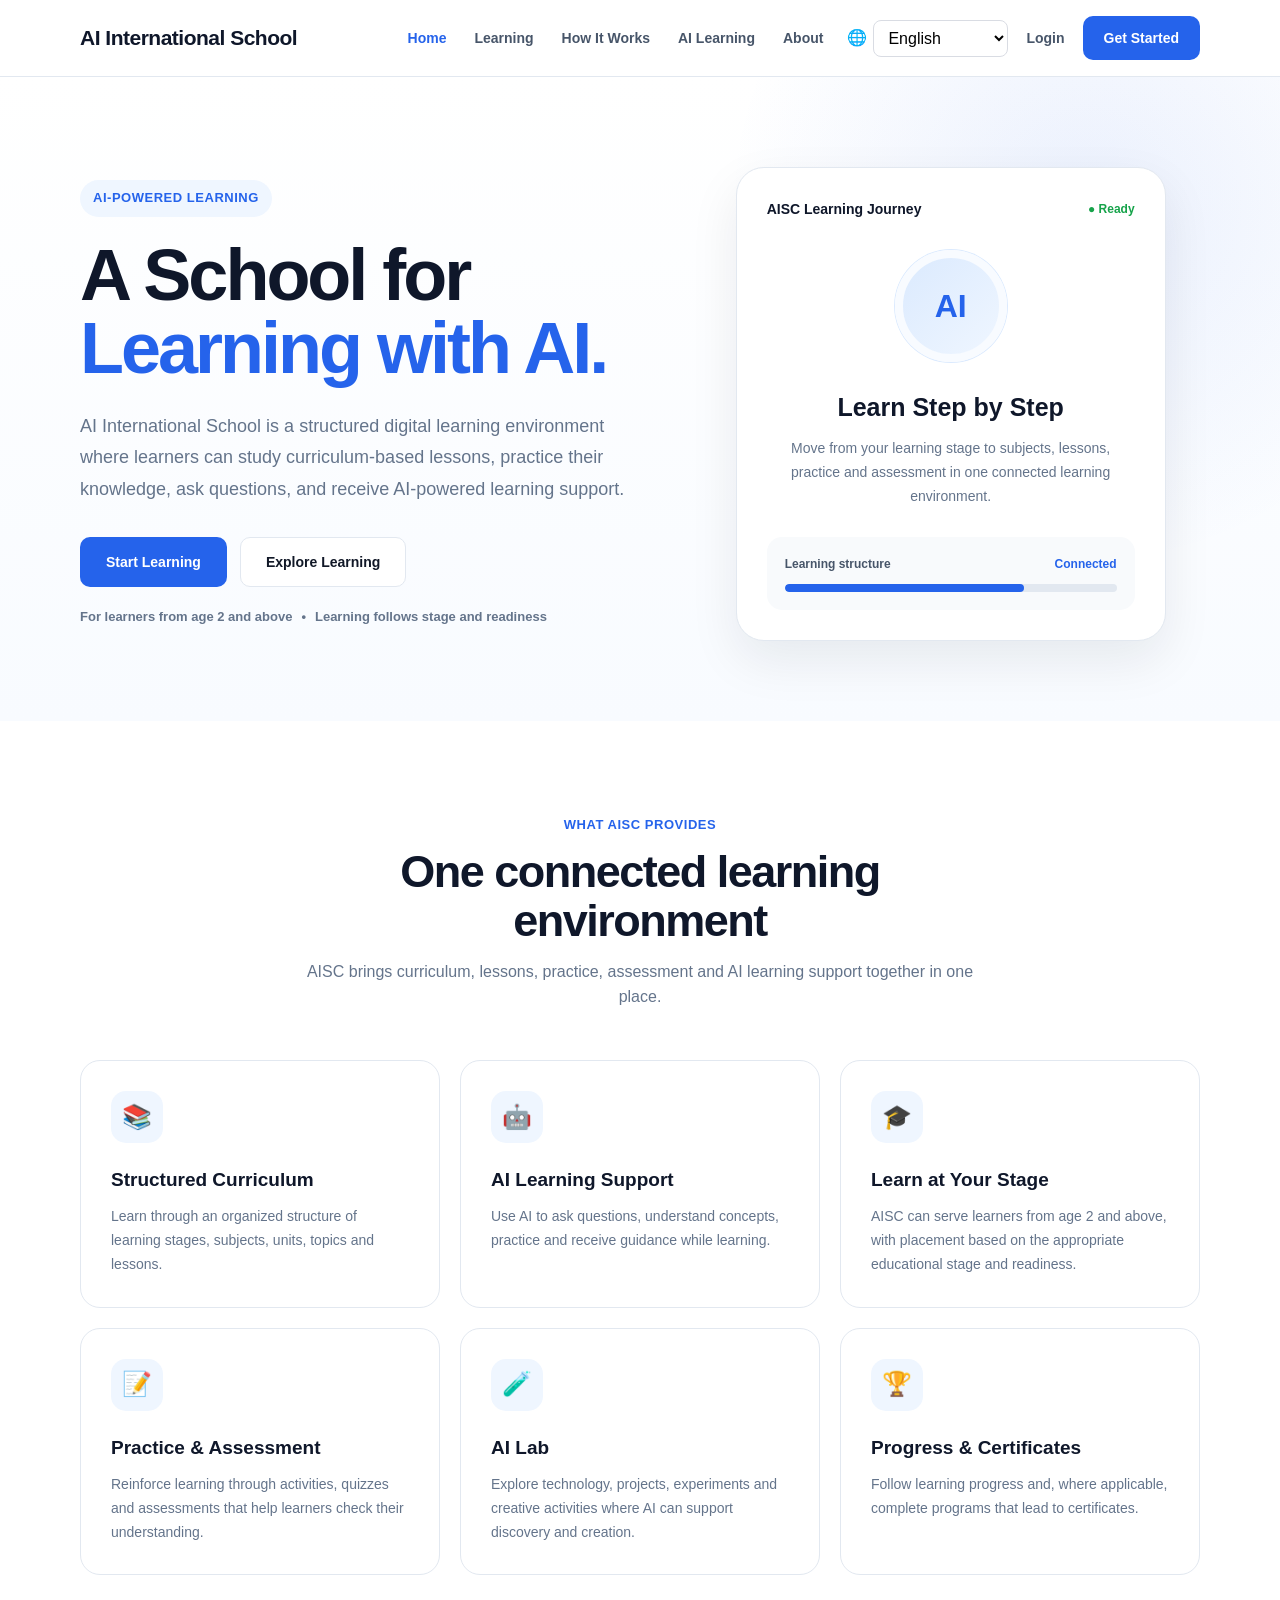
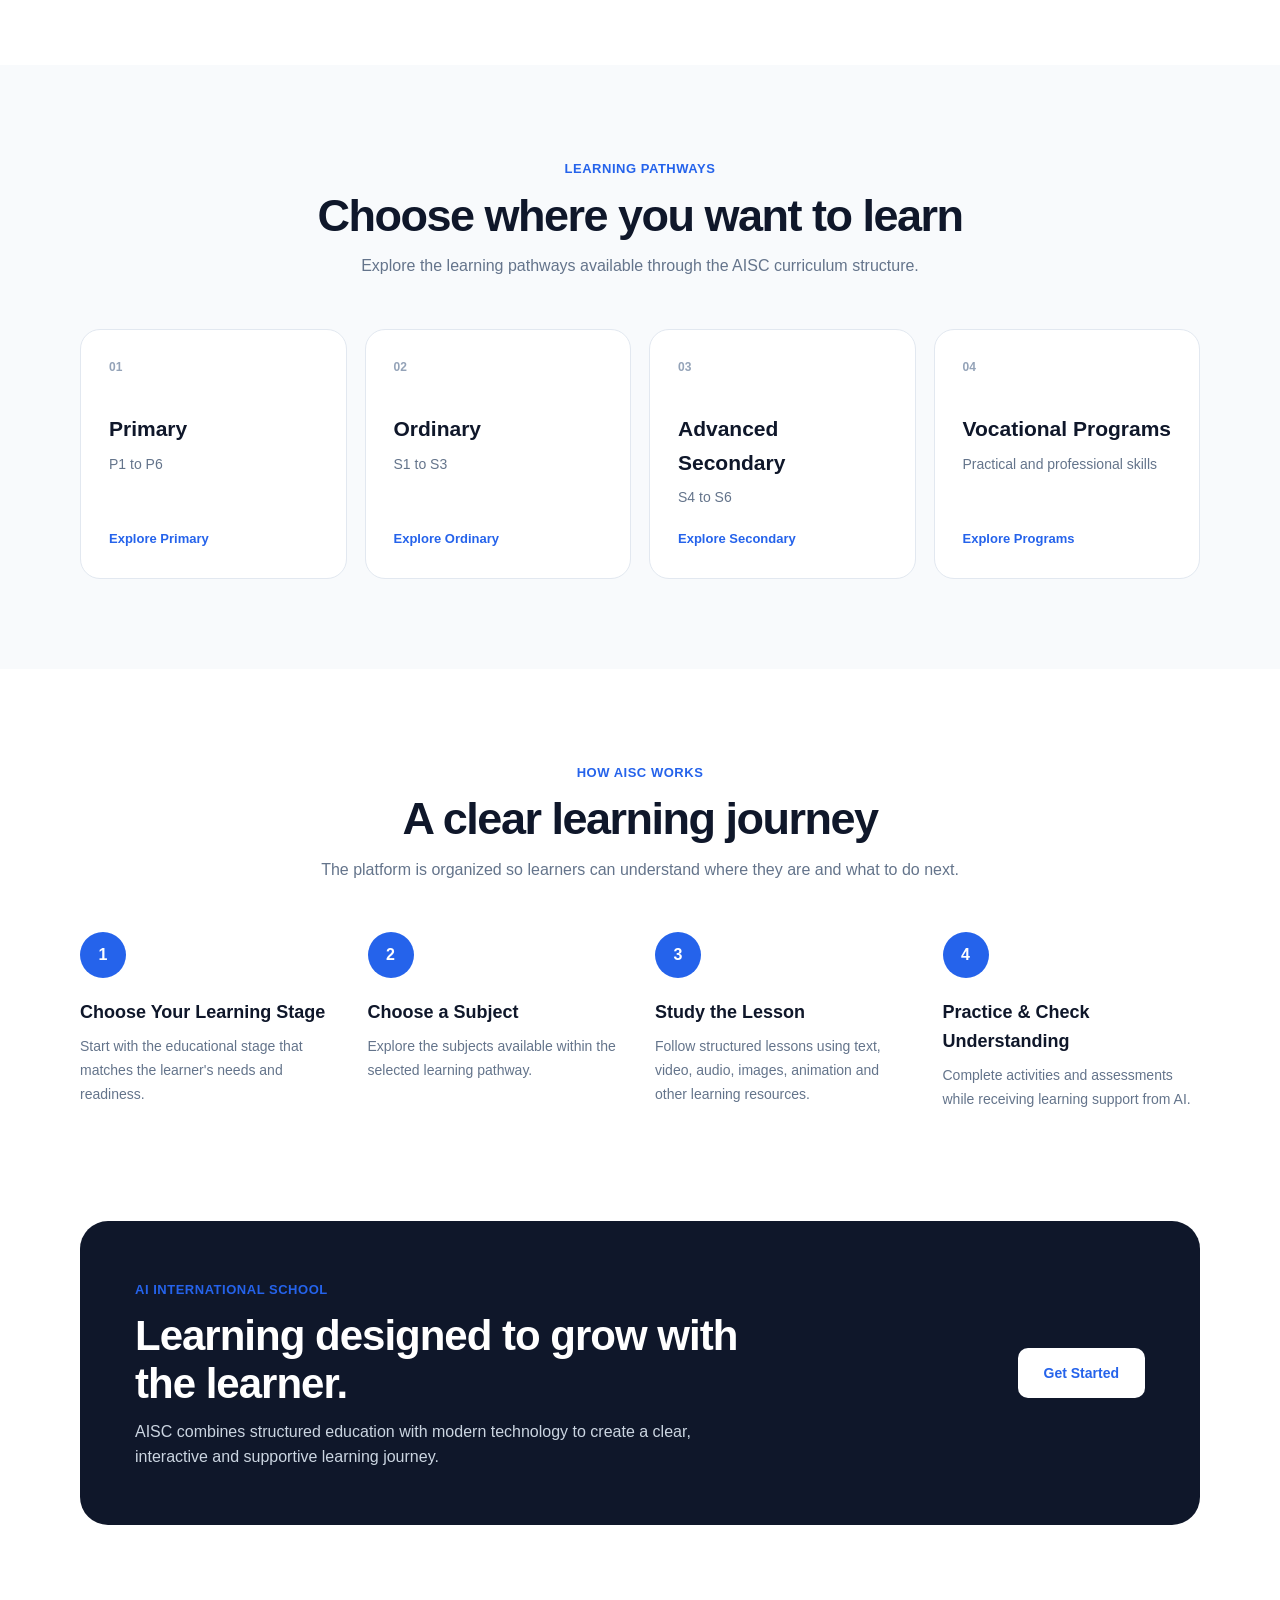
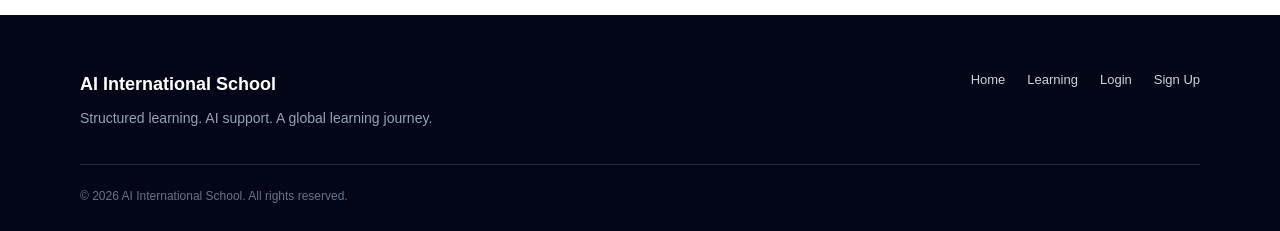
==== commit a8db7b6f: "Add language selector to AISC homepage" ====
--- a/index.html
+++ b/index.html
@@ -27,6 +27,22 @@
       </nav>
 
       <div class="header-actions">
+        <label class="language-selector" for="languageSelect">
+          <span aria-hidden="true">🌐</span>
+          <span class="sr-only">Language</span>
+          <select id="languageSelect" aria-label="Choose language">
+            <option value="en">English</option>
+            <option value="rw">Kinyarwanda</option>
+            <option value="fr">Français</option>
+            <option value="sw">Kiswahili</option>
+            <option value="es">Español</option>
+            <option value="pt">Português</option>
+            <option value="de">Deutsch</option>
+            <option value="ar">العربية</option>
+            <option value="hi">हिन्दी</option>
+            <option value="zh">中文</option>
+          </select>
+        </label>
         <a href="login.html" class="login-link">Login</a>
         <a href="signup.html" class="btn btn-primary">Get Started</a>
       </div>
@@ -40,6 +56,21 @@
     </div>
 
     <div class="mobile-menu" id="mobileMenu">
+      <label class="mobile-language-selector" for="mobileLanguageSelect">
+        <span>🌐 Language</span>
+        <select id="mobileLanguageSelect" aria-label="Choose language">
+          <option value="en">English</option>
+          <option value="rw">Kinyarwanda</option>
+          <option value="fr">Français</option>
+          <option value="sw">Kiswahili</option>
+          <option value="es">Español</option>
+          <option value="pt">Português</option>
+          <option value="de">Deutsch</option>
+          <option value="ar">العربية</option>
+          <option value="hi">हिन्दी</option>
+          <option value="zh">中文</option>
+        </select>
+      </label>
       <a href="index.html">Home</a>
       <a href="courses.html">Learning</a>
       <a href="#how-it-works">How It Works</a>
@@ -351,6 +382,52 @@
   </footer>
 
 
+  <style>
+    .language-selector,
+    .mobile-language-selector {
+      display: flex;
+      align-items: center;
+      gap: 6px;
+    }
+
+    .language-selector select,
+    .mobile-language-selector select {
+      border: 1px solid #d9dce3;
+      border-radius: 8px;
+      background: #fff;
+      padding: 8px 10px;
+      font: inherit;
+      cursor: pointer;
+    }
+
+    .mobile-language-selector {
+      padding: 12px 0;
+      justify-content: space-between;
+    }
+
+    .mobile-language-selector select {
+      min-width: 145px;
+    }
+
+    .sr-only {
+      position: absolute;
+      width: 1px;
+      height: 1px;
+      padding: 0;
+      margin: -1px;
+      overflow: hidden;
+      clip: rect(0, 0, 0, 0);
+      white-space: nowrap;
+      border: 0;
+    }
+
+    @media (max-width: 900px) {
+      .header-actions .language-selector {
+        display: none;
+      }
+    }
+  </style>
+
   <script src="js/app.js"></script>
 
 </body>
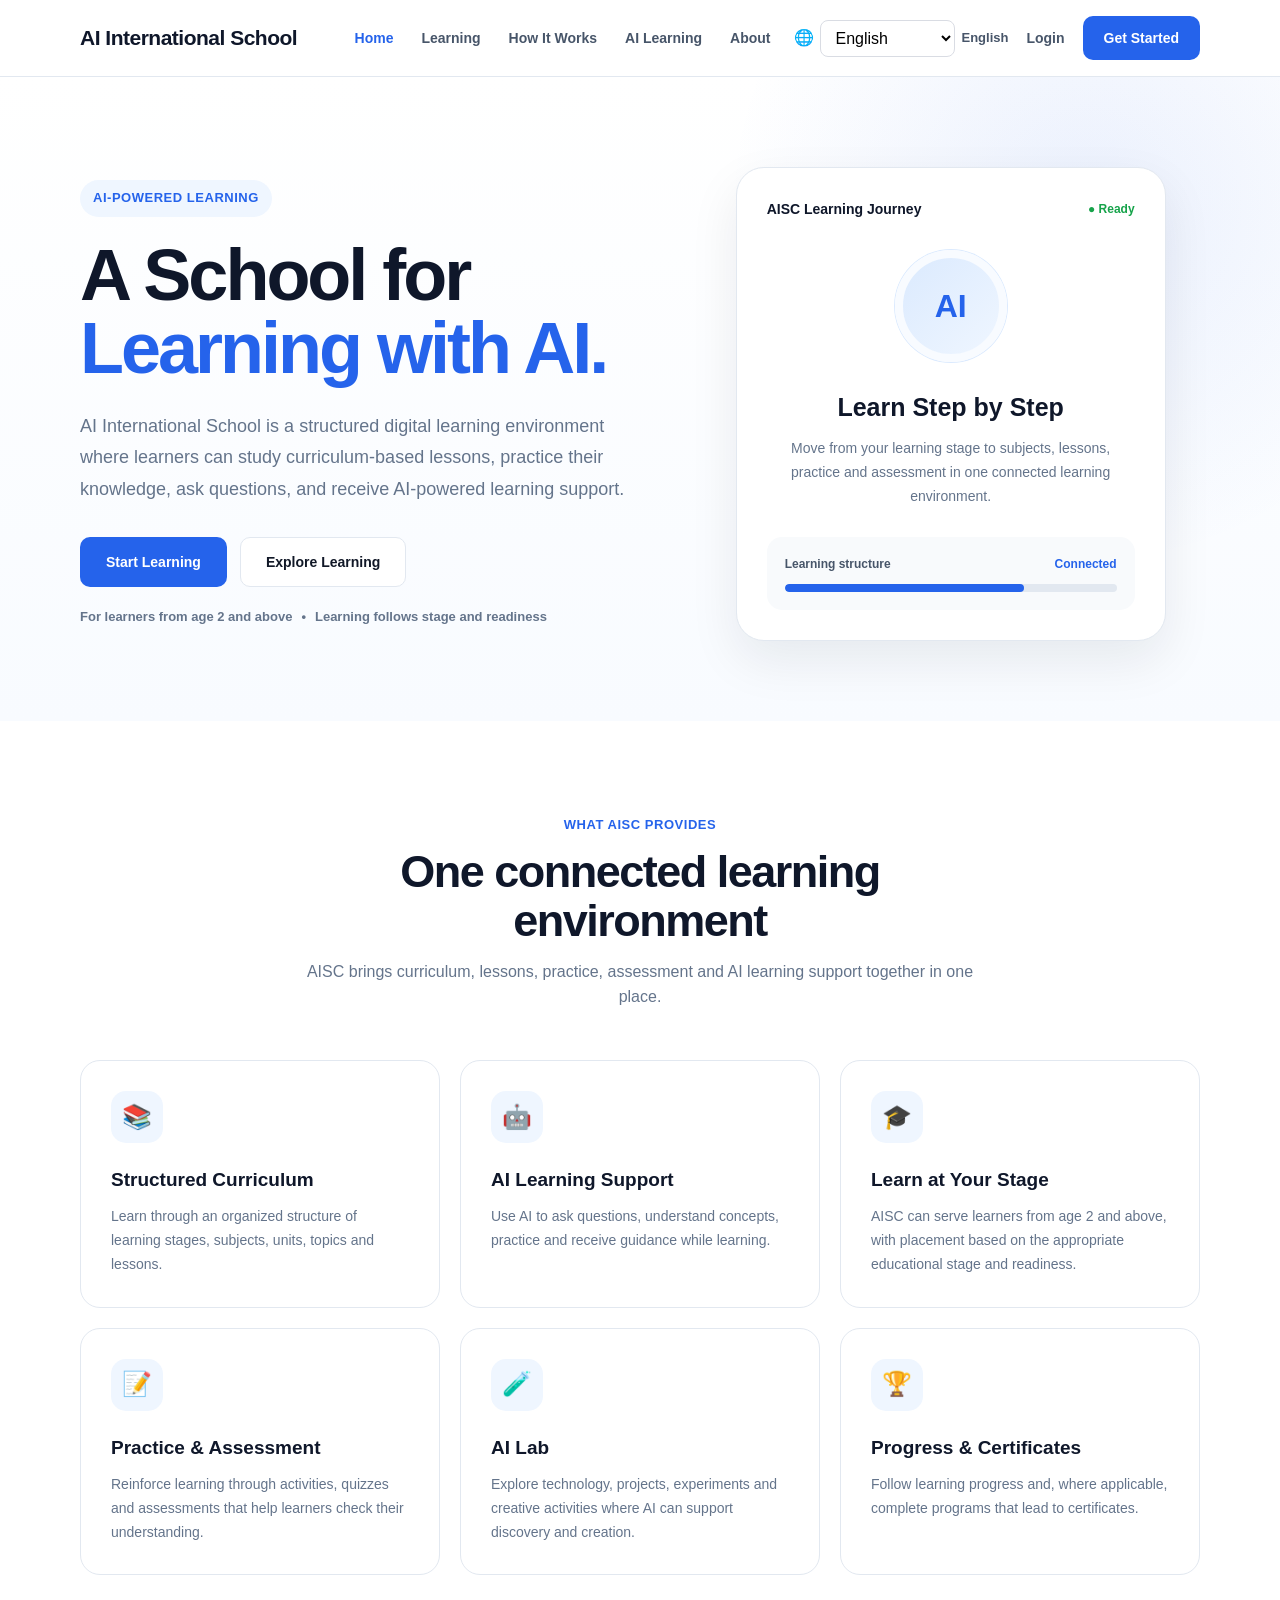
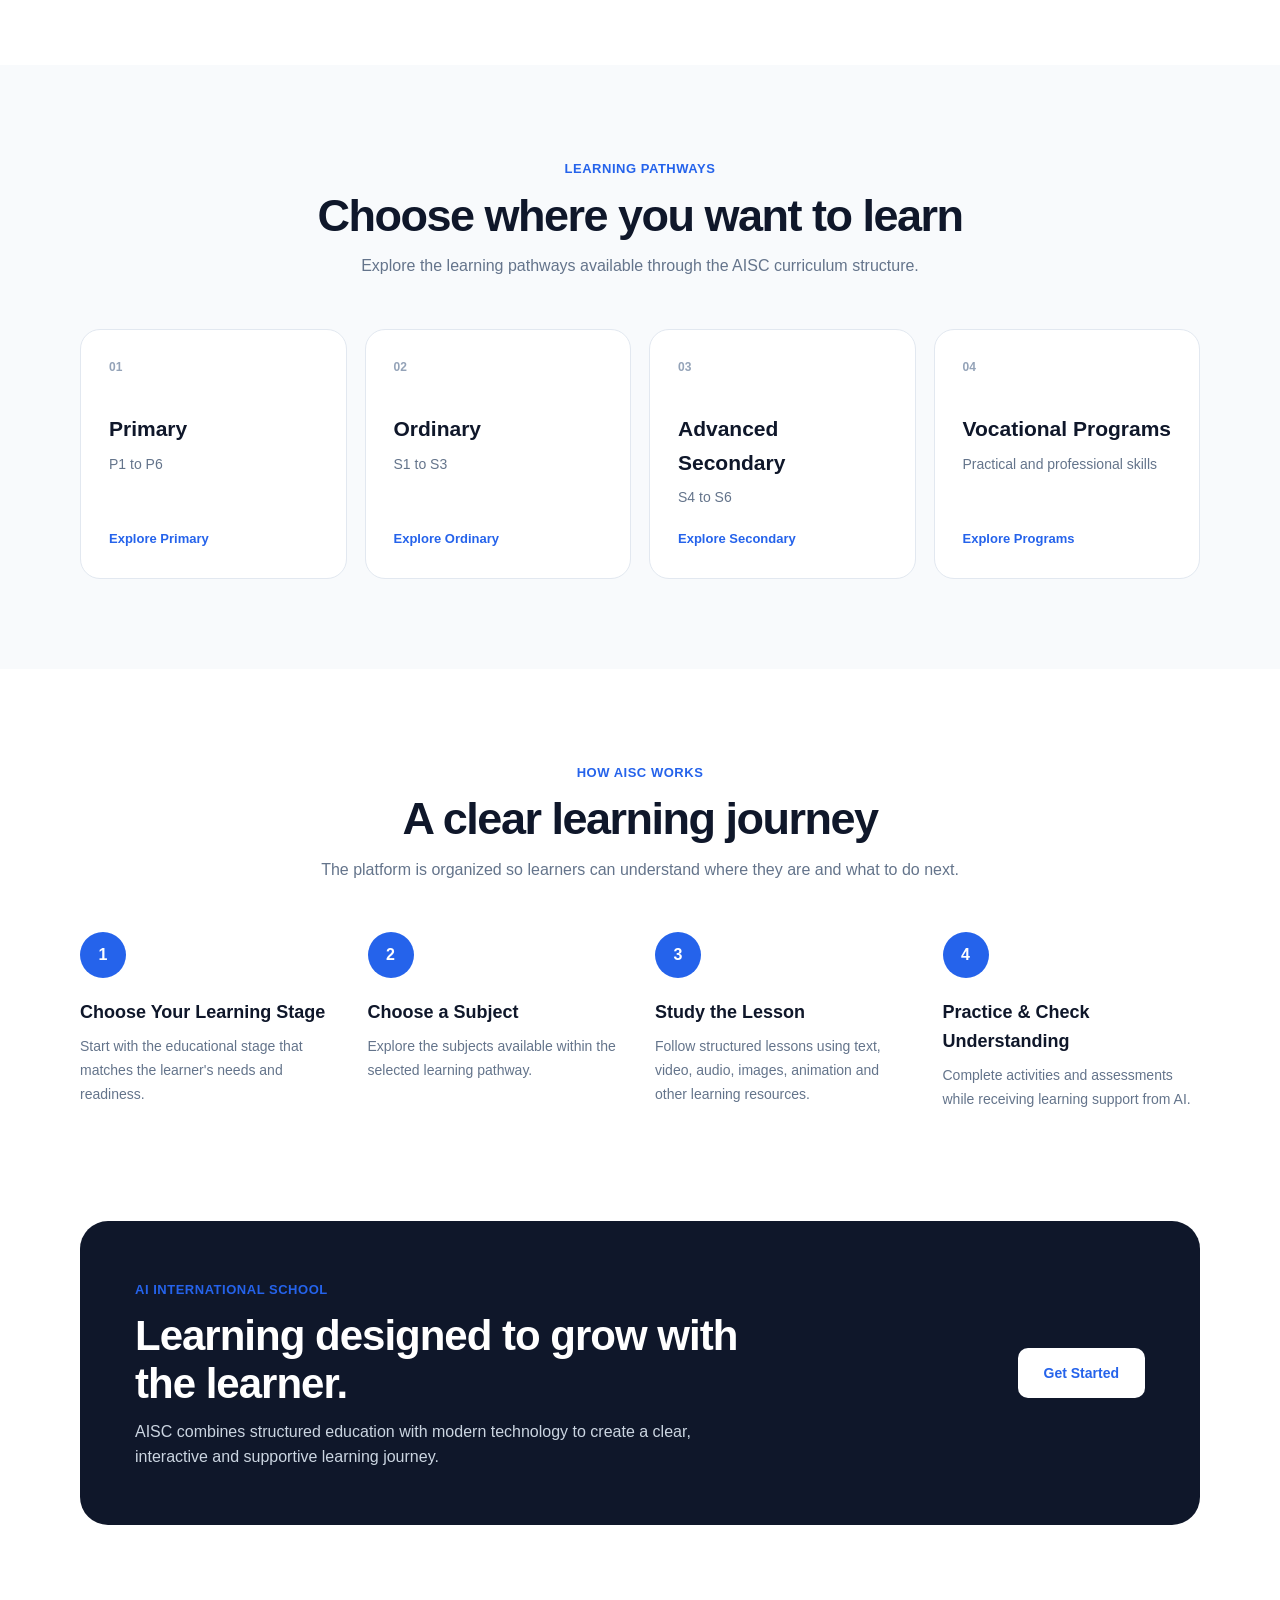
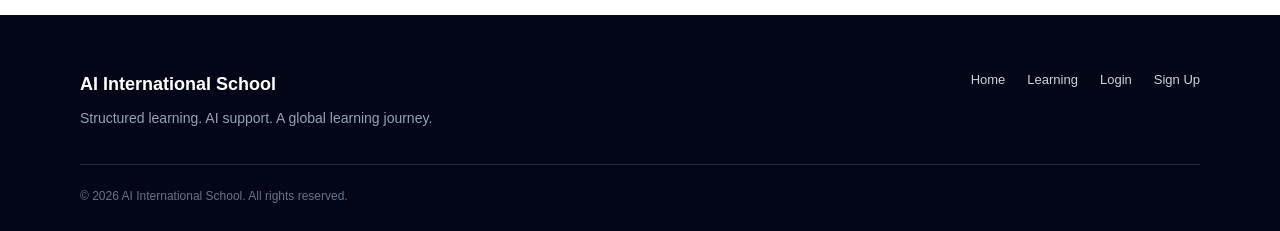
==== commit 610c5dd7: "Show selected language name on AISC home" ====
--- a/index.html
+++ b/index.html
@@ -42,6 +42,7 @@
             <option value="hi">हिन्दी</option>
             <option value="zh">中文</option>
           </select>
+          <span class="current-language" id="currentLanguage">English</span>
         </label>
         <a href="login.html" class="login-link">Login</a>
         <a href="signup.html" class="btn btn-primary">Get Started</a>
@@ -70,6 +71,7 @@
           <option value="hi">हिन्दी</option>
           <option value="zh">中文</option>
         </select>
+        <span class="current-language mobile-current-language" id="mobileCurrentLanguage">English</span>
       </label>
       <a href="index.html">Home</a>
       <a href="courses.html">Learning</a>
@@ -400,6 +402,17 @@
       cursor: pointer;
     }
 
+    .current-language {
+      color: #475569;
+      font-size: 13px;
+      font-weight: 700;
+      white-space: nowrap;
+    }
+
+    .mobile-current-language {
+      margin-left: 8px;
+    }
+
     .mobile-language-selector {
       padding: 12px 0;
       justify-content: space-between;
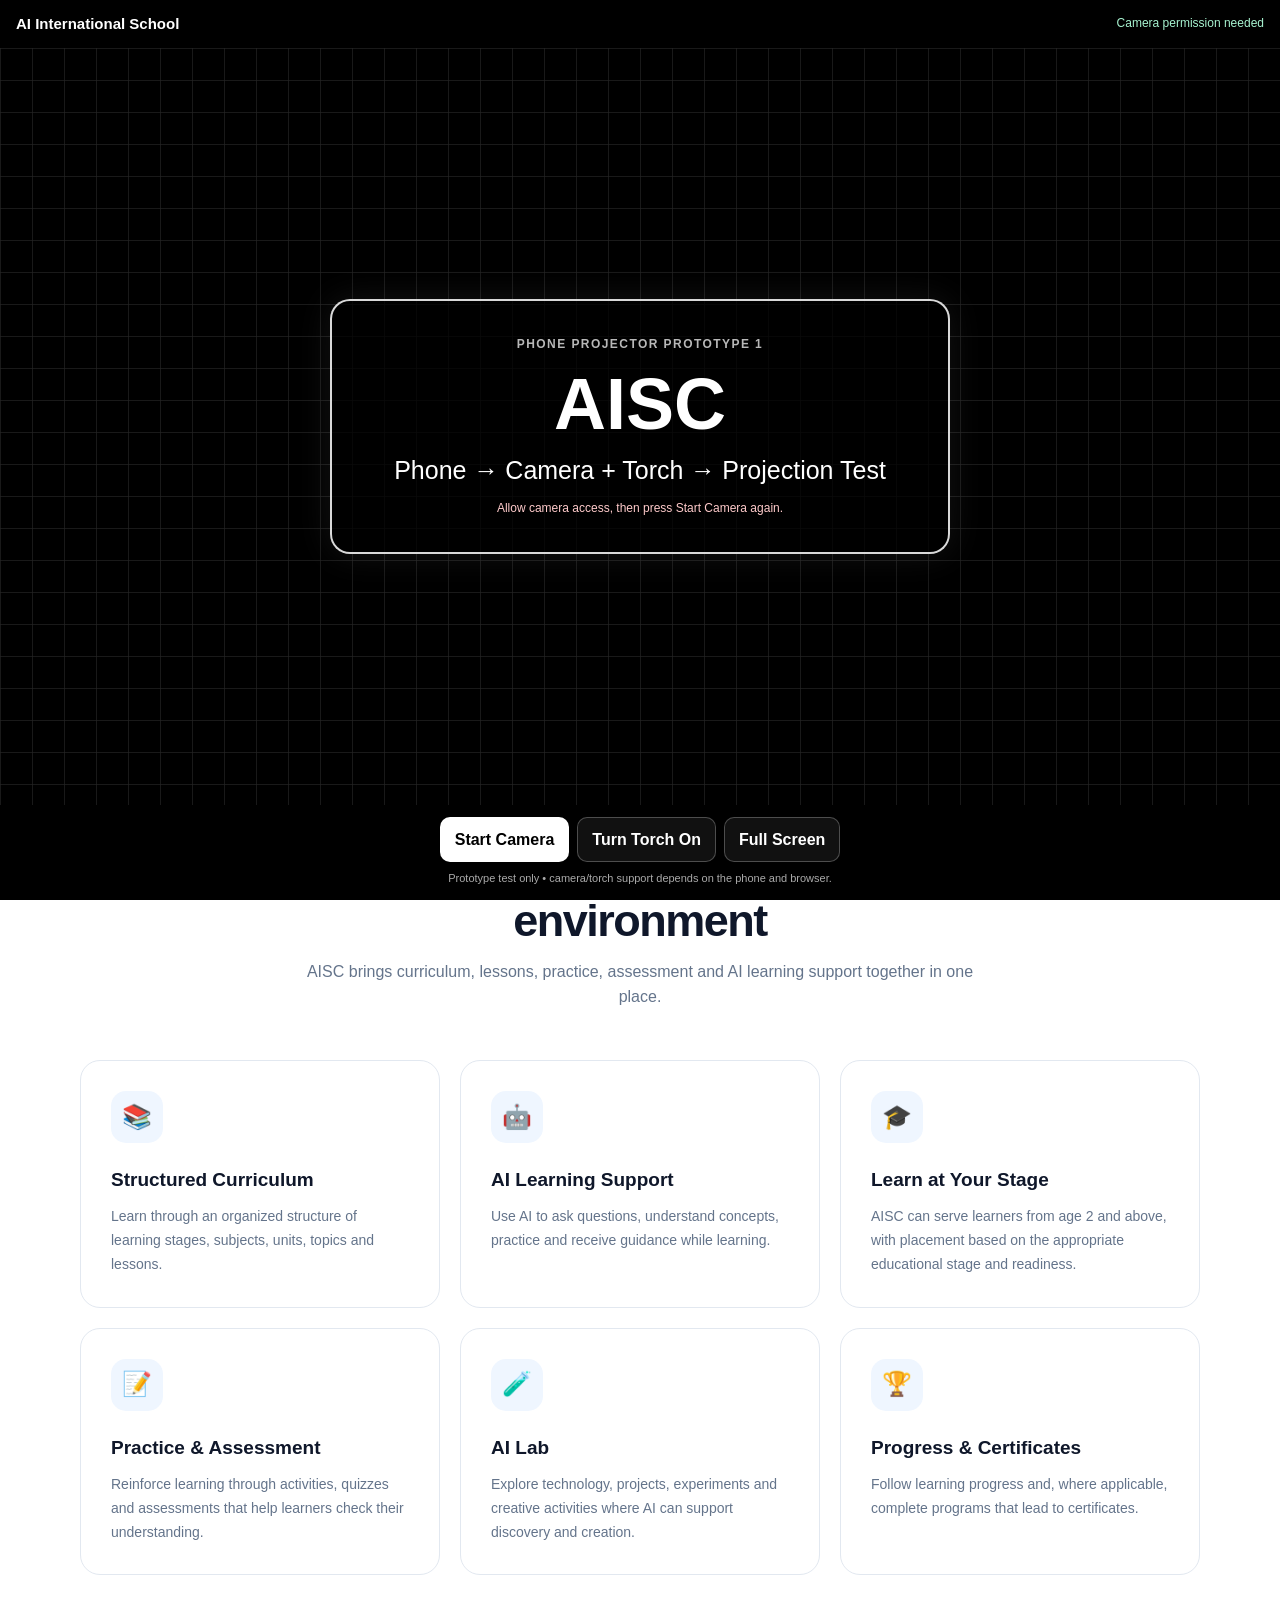
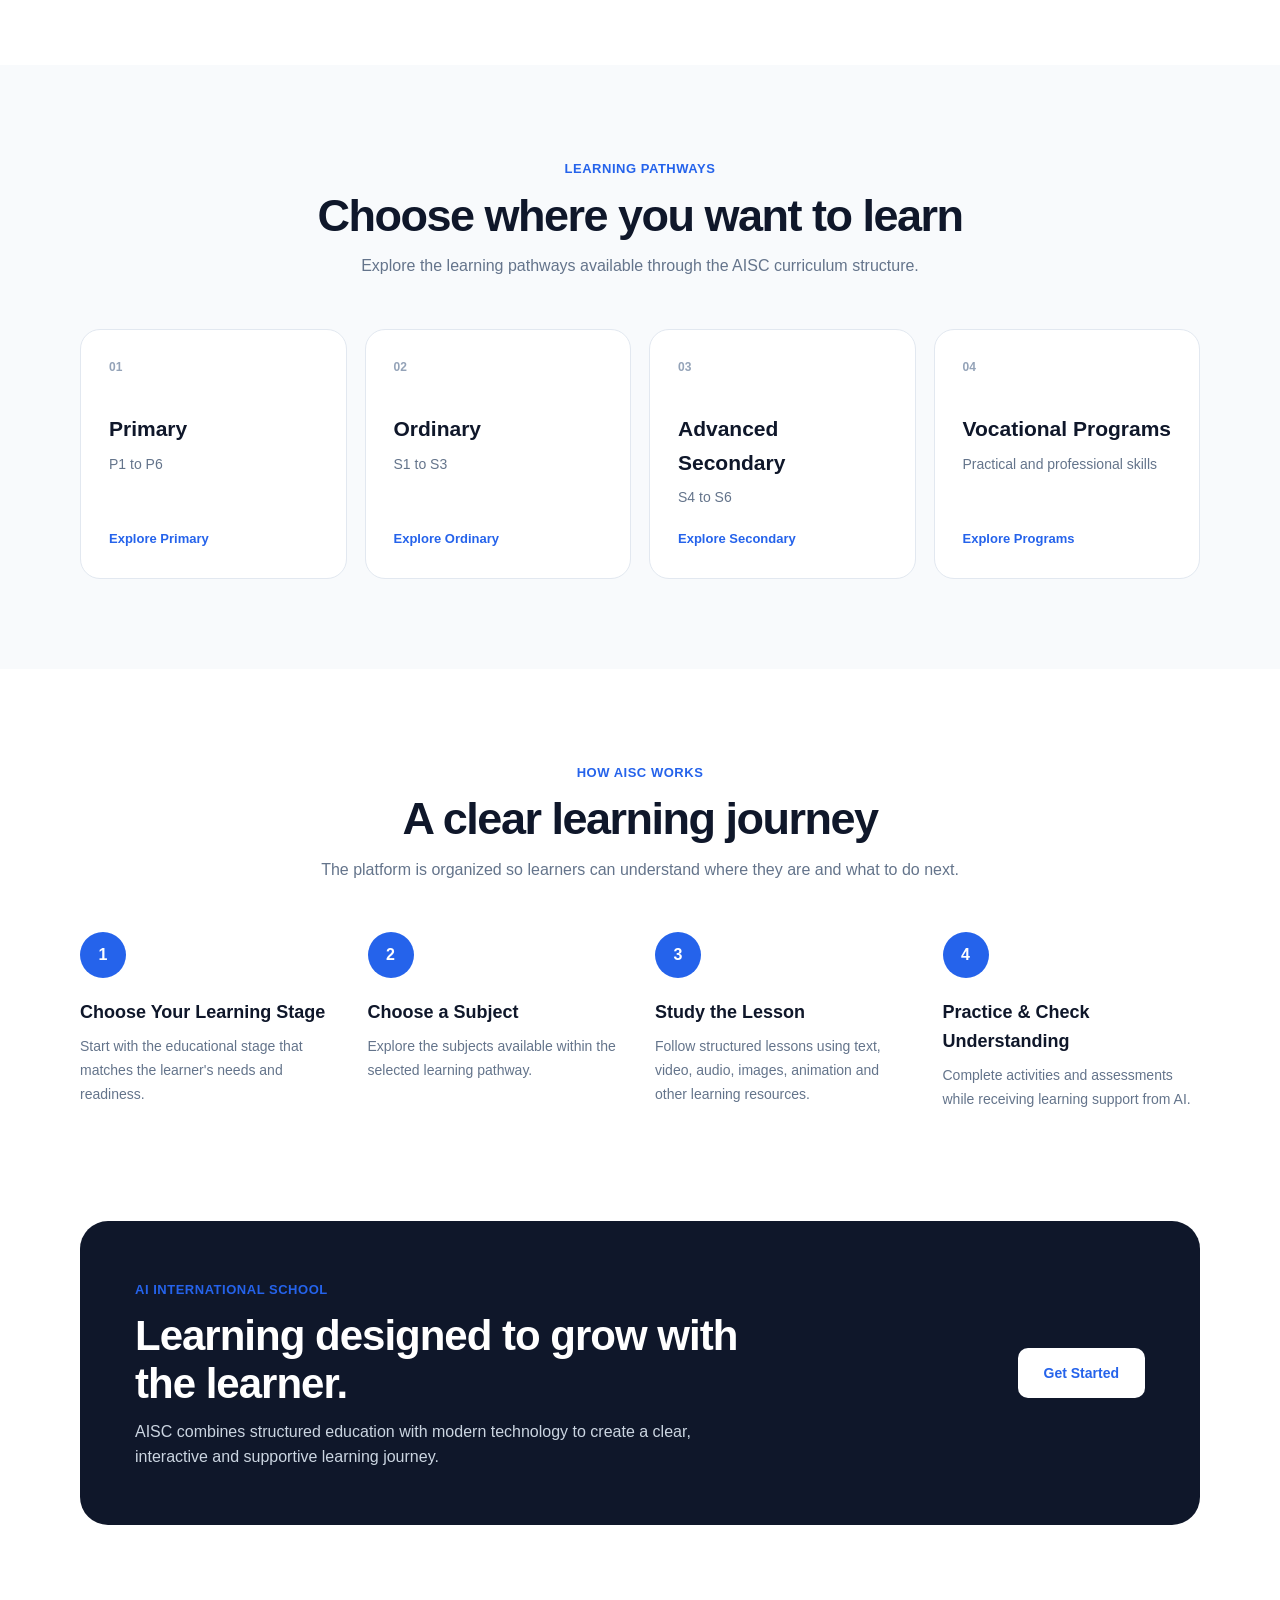
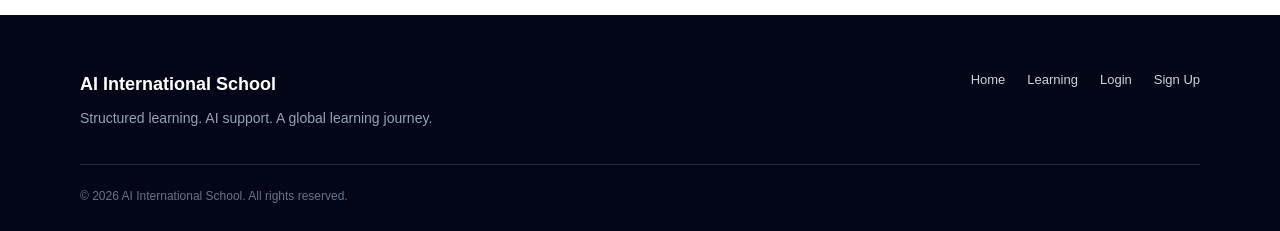
==== commit 171db819: "Activate phone projector prototype on AISC startup" ====
--- a/index.html
+++ b/index.html
@@ -7,6 +7,7 @@
   <meta name="theme-color" content="#ffffff">
   <title>AI International School</title>
   <link rel="stylesheet" href="css/style.css">
+  <link rel="stylesheet" href="css/projector.css">
 </head>
 
 <body>
@@ -441,7 +442,9 @@
     }
   </style>
 
+  <script src="js/i18n.js"></script>
   <script src="js/app.js"></script>
+  <script src="js/projector.js"></script>
 
 </body>
 </html>
--- a/css/projector.css
+++ b/css/projector.css
@@ -0,0 +1,147 @@
+/* AISC Phone Projector Prototype 1 */
+#aiscProjector {
+  position: fixed;
+  inset: 0;
+  z-index: 99999;
+  display: flex;
+  flex-direction: column;
+  background: #000;
+  color: #fff;
+  overflow: hidden;
+  font-family: Arial, Helvetica, sans-serif;
+}
+
+#aiscProjector[hidden] { display: none; }
+
+.aisc-projector-top {
+  position: relative;
+  z-index: 3;
+  display: flex;
+  align-items: center;
+  justify-content: space-between;
+  gap: 12px;
+  padding: 12px 16px;
+  background: rgba(0,0,0,.82);
+}
+
+.aisc-projector-brand {
+  font-size: 15px;
+  font-weight: 800;
+}
+
+.aisc-projector-status {
+  font-size: 12px;
+  color: #a7f3d0;
+  text-align: right;
+}
+
+.aisc-projector-stage {
+  position: relative;
+  flex: 1;
+  min-height: 0;
+  display: grid;
+  place-items: center;
+  overflow: hidden;
+  background: #000;
+}
+
+#aiscProjectorCamera {
+  position: absolute;
+  inset: 0;
+  width: 100%;
+  height: 100%;
+  object-fit: cover;
+  opacity: .22;
+  filter: grayscale(1) contrast(1.15);
+}
+
+.aisc-projector-test-card {
+  position: relative;
+  z-index: 2;
+  width: min(88vw, 620px);
+  padding: 34px 24px;
+  border: 2px solid rgba(255,255,255,.85);
+  border-radius: 20px;
+  background: rgba(0,0,0,.72);
+  text-align: center;
+  box-shadow: 0 0 35px rgba(255,255,255,.08);
+}
+
+.aisc-projector-test-card .test-label {
+  margin-bottom: 14px;
+  font-size: 12px;
+  font-weight: 800;
+  letter-spacing: .12em;
+  text-transform: uppercase;
+  opacity: .72;
+}
+
+.aisc-projector-test-card h1 {
+  margin: 0 0 12px;
+  font-size: clamp(34px, 9vw, 72px);
+  line-height: 1;
+}
+
+.aisc-projector-test-card p {
+  margin: 0;
+  font-size: clamp(16px, 4vw, 25px);
+  line-height: 1.45;
+}
+
+.aisc-projector-grid {
+  position: absolute;
+  inset: 0;
+  z-index: 1;
+  opacity: .14;
+  background-image:
+    linear-gradient(rgba(255,255,255,.7) 1px, transparent 1px),
+    linear-gradient(90deg, rgba(255,255,255,.7) 1px, transparent 1px);
+  background-size: 32px 32px;
+  pointer-events: none;
+}
+
+.aisc-projector-bottom {
+  position: relative;
+  z-index: 3;
+  display: flex;
+  flex-wrap: wrap;
+  justify-content: center;
+  gap: 8px;
+  padding: 12px;
+  background: rgba(0,0,0,.88);
+}
+
+.aisc-projector-button {
+  min-height: 42px;
+  padding: 9px 14px;
+  border: 1px solid rgba(255,255,255,.25);
+  border-radius: 10px;
+  background: #111;
+  color: #fff;
+  font-weight: 700;
+  cursor: pointer;
+}
+
+.aisc-projector-button.primary {
+  background: #fff;
+  color: #000;
+}
+
+.aisc-projector-help {
+  width: 100%;
+  text-align: center;
+  font-size: 11px;
+  color: #aaa;
+}
+
+.aisc-projector-error {
+  color: #fecaca;
+  font-size: 12px;
+  margin-top: 10px;
+}
+
+@media (max-width: 600px) {
+  .aisc-projector-top { padding: 10px 12px; }
+  .aisc-projector-test-card { padding: 28px 18px; }
+  .aisc-projector-bottom { padding-bottom: calc(10px + env(safe-area-inset-bottom)); }
+}
